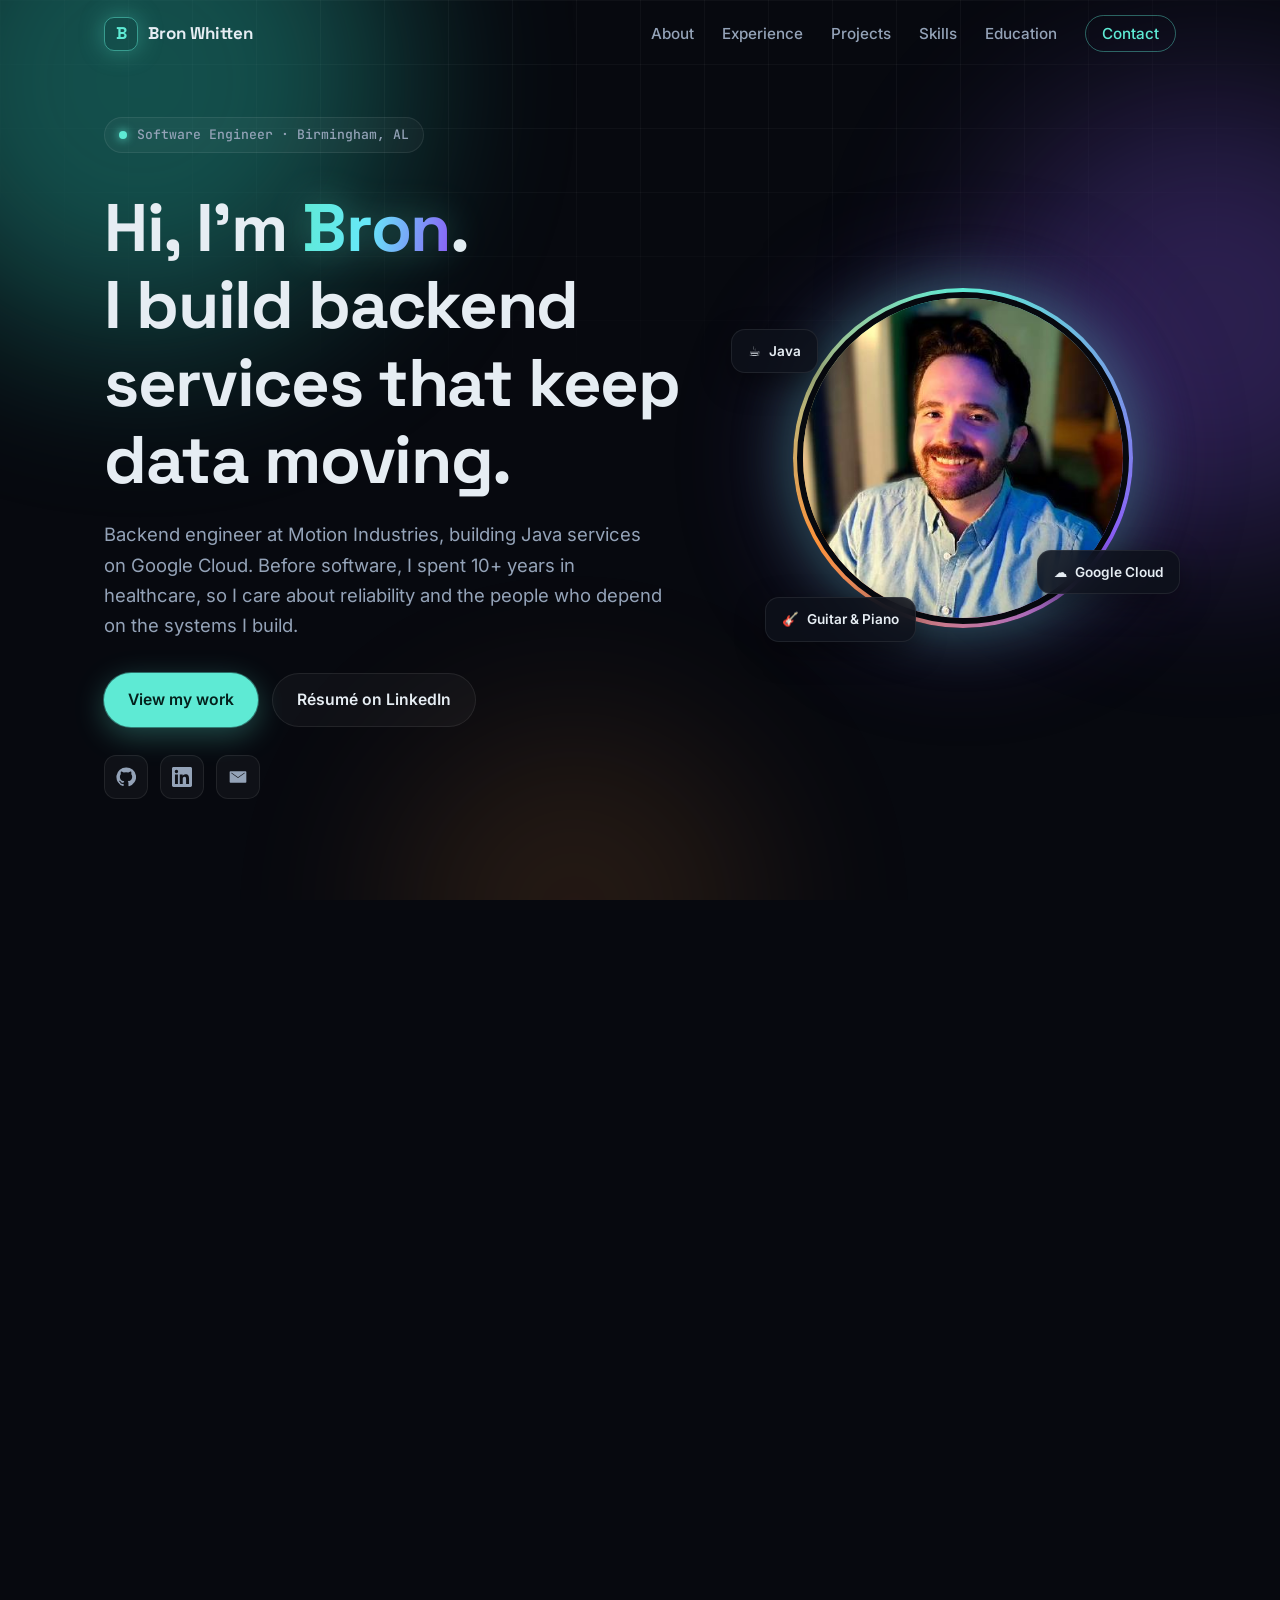
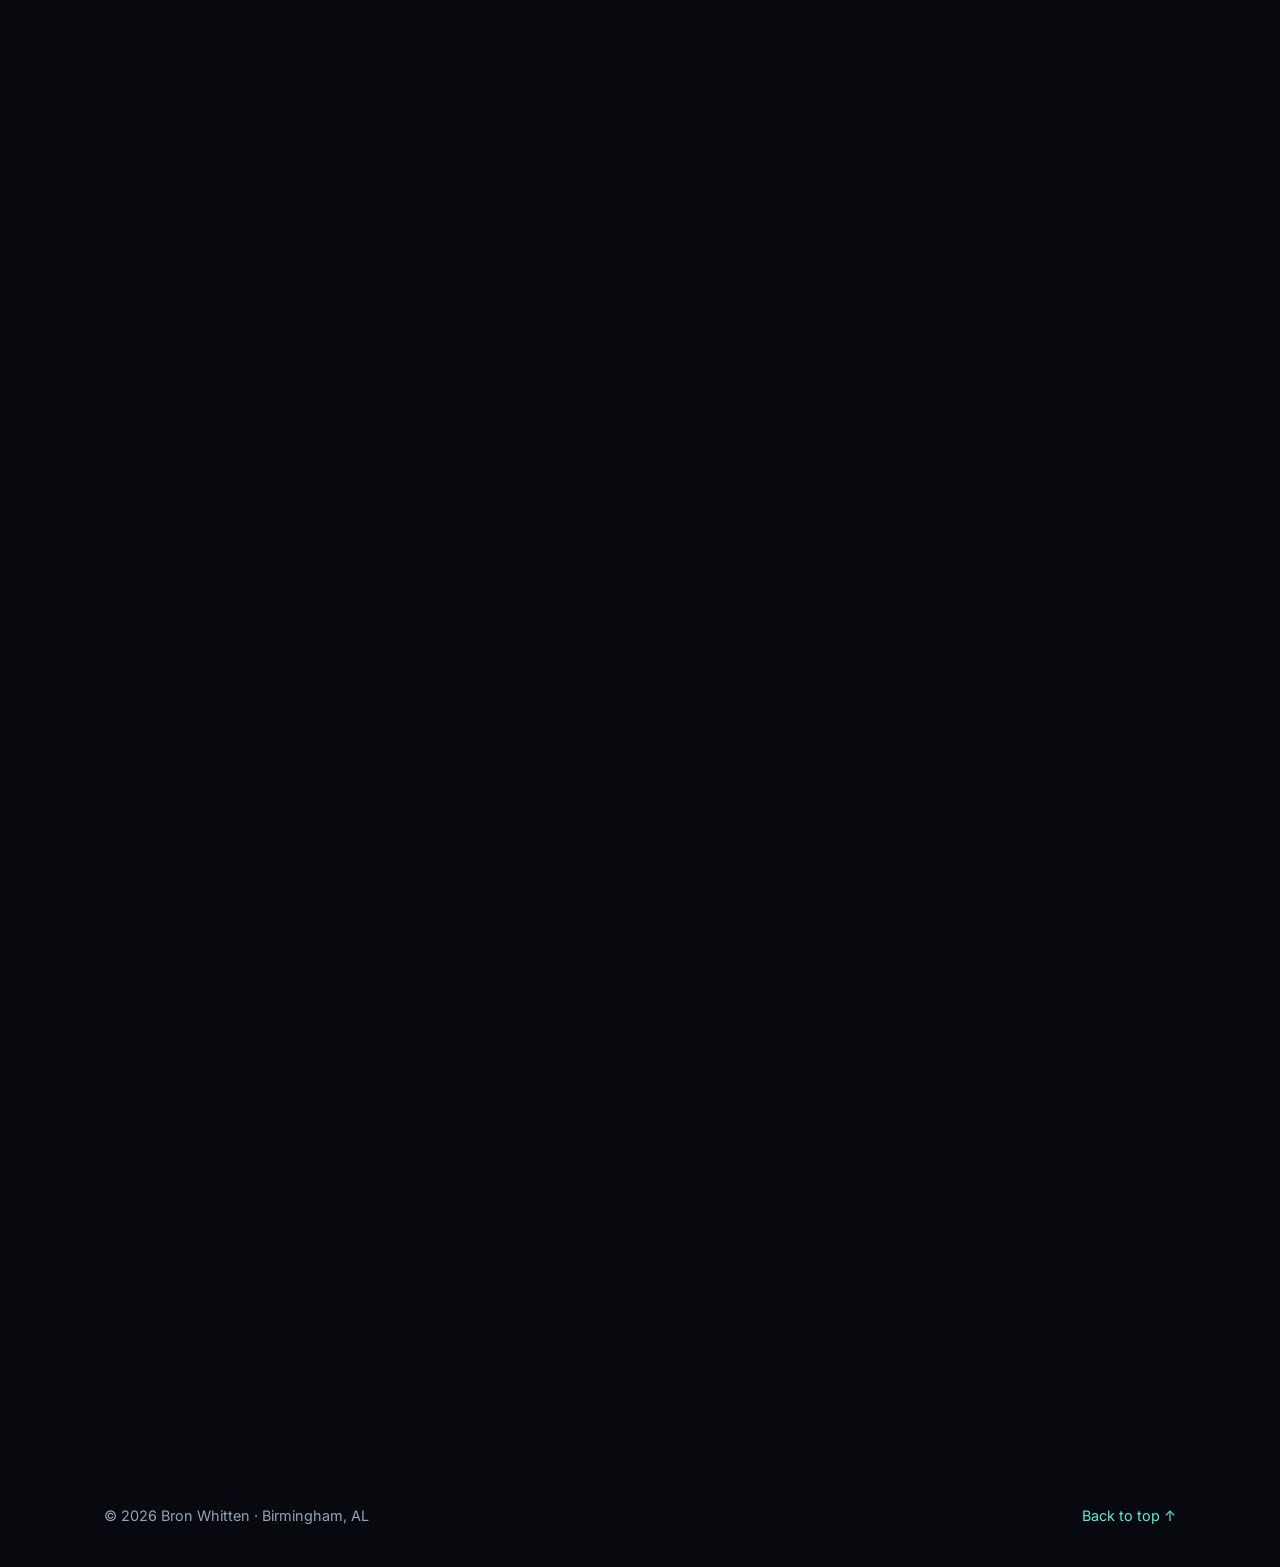
==== index.html @ fa789c18 "feat: expand degree and certification cards with documents" ====
<!DOCTYPE html>
<html lang="en">
<head>
    <meta charset="UTF-8">
    <meta name="viewport" content="width=device-width, initial-scale=1.0">
    <!-- Security: only load scripts, styles, fonts and images from this site -->
    <meta http-equiv="Content-Security-Policy" content="default-src 'self'; script-src 'self'; style-src 'self'; font-src 'self'; img-src 'self' data:; connect-src 'self'; object-src 'none'; base-uri 'self'; form-action 'none'; upgrade-insecure-requests">
    <meta name="referrer" content="strict-origin-when-cross-origin">
    <title>Bron Whitten | Software Engineer</title>
    <meta name="description" content="Bron Whitten is a backend software engineer in Birmingham, AL, building Java services on Google Cloud. Projects, experience and contact info.">
    <meta name="theme-color" content="#07090f">
    <link rel="canonical" href="https://bronsportfolio.com/">

    <!-- Link previews (LinkedIn, Slack, texts) -->
    <meta property="og:type" content="website">
    <meta property="og:title" content="Bron Whitten | Software Engineer">
    <meta property="og:description" content="Backend software engineer building Java services on Google Cloud.">
    <meta property="og:url" content="https://bronsportfolio.com/">
    <meta property="og:image" content="https://bronsportfolio.com/images/profile.png">

    <link rel="icon" href="data:image/svg+xml,<svg xmlns='http://www.w3.org/2000/svg' viewBox='0 0 64 64'><rect width='64' height='64' rx='14' fill='%2307090f'/><text x='50%25' y='54%25' text-anchor='middle' dominant-baseline='middle' font-family='Arial' font-weight='700' font-size='38' fill='%235eead4'>B</text></svg>">

    <link rel="preload" href="fonts/inter-latin.woff2" as="font" type="font/woff2" crossorigin>
    <link rel="preload" href="fonts/space-grotesk-latin.woff2" as="font" type="font/woff2" crossorigin>
    <link rel="stylesheet" href="styles.css?v=8">
</head>
<body>
    <a class="skip-link" href="#main">Skip to content</a>

    <!-- Animated background glow -->
    <div class="bg" aria-hidden="true">
        <div class="bg__grid"></div>
        <div class="bg__blob bg__blob--1"></div>
        <div class="bg__blob bg__blob--2"></div>
        <div class="bg__blob bg__blob--3"></div>
    </div>

    <header class="nav" id="top">
        <div class="nav__inner container">
            <a class="nav__logo" href="#top">
                <span class="nav__logo-mark" aria-hidden="true">B</span><span class="nav__logo-text">Bron Whitten</span>
            </a>
            <button class="nav__toggle" aria-expanded="false" aria-controls="nav-links" aria-label="Open menu">
                <span></span><span></span>
            </button>
            <nav aria-label="Main">
                <ul class="nav__links" id="nav-links">
                    <li><a href="#about">About</a></li>
                    <li><a href="#experience">Experience</a></li>
                    <li><a href="#projects">Projects</a></li>
                    <li><a href="#skills">Skills</a></li>
                    <li><a href="#education">Education</a></li>
                    <li><a class="nav__cta" href="#contact">Contact</a></li>
                </ul>
            </nav>
        </div>
    </header>

    <main id="main">
        <!-- Hero -->
        <section class="hero container">
            <div class="hero__text">
                <p class="eyebrow reveal"><span class="status-dot"></span>Software Engineer · Birmingham, AL</p>
                <h1 class="hero__title reveal">
                    Hi, I'm <span class="gradient-text">Bron</span>.<br>
                    I build backend services that keep data moving.
                </h1>
                <p class="hero__lead reveal">
                    Backend engineer at Motion Industries, building Java services on Google Cloud.
                    Before software, I spent 10+ years in healthcare, so I care about
                    reliability and the people who depend on the systems I build.
                </p>
                <div class="hero__actions reveal">
                    <a class="btn btn--primary" href="#projects">View my work</a>
                    <a class="btn btn--ghost" href="https://www.linkedin.com/in/bron-whitten" target="_blank" rel="noopener">Résumé on LinkedIn</a>
                </div>
                <ul class="socials reveal" aria-label="Profiles">
                    <li><a href="https://github.com/Bron222" target="_blank" rel="noopener" aria-label="GitHub">
                        <svg viewBox="0 0 24 24" aria-hidden="true"><path d="M12 .5a11.5 11.5 0 0 0-3.64 22.41c.58.1.79-.25.79-.56v-2c-3.2.7-3.88-1.37-3.88-1.37-.53-1.33-1.28-1.69-1.28-1.69-1.05-.71.08-.7.08-.7 1.16.08 1.77 1.19 1.77 1.19 1.03 1.77 2.7 1.26 3.36.96.1-.75.4-1.26.73-1.55-2.55-.29-5.24-1.28-5.24-5.68 0-1.25.45-2.28 1.19-3.08-.12-.29-.52-1.46.11-3.05 0 0 .97-.31 3.17 1.18a11 11 0 0 1 5.78 0c2.2-1.49 3.17-1.18 3.17-1.18.63 1.59.23 2.76.11 3.05.74.8 1.19 1.83 1.19 3.08 0 4.41-2.69 5.39-5.25 5.67.41.36.78 1.06.78 2.14v3.17c0 .31.21.67.8.56A11.5 11.5 0 0 0 12 .5Z"/></svg>
                    </a></li>
                    <li><a href="https://www.linkedin.com/in/bron-whitten" target="_blank" rel="noopener" aria-label="LinkedIn">
                        <svg viewBox="0 0 24 24" aria-hidden="true"><path d="M20.45 20.45h-3.56v-5.57c0-1.33-.02-3.04-1.85-3.04-1.85 0-2.14 1.45-2.14 2.94v5.67H9.35V9h3.41v1.56h.05c.48-.9 1.64-1.85 3.37-1.85 3.6 0 4.27 2.37 4.27 5.46v6.28ZM5.34 7.43a2.06 2.06 0 1 1 0-4.13 2.06 2.06 0 0 1 0 4.13ZM7.12 20.45H3.56V9h3.56v11.45ZM22.22 0H1.77C.79 0 0 .77 0 1.73v20.54C0 23.23.79 24 1.77 24h20.45c.98 0 1.78-.77 1.78-1.73V1.73C24 .77 23.2 0 22.22 0Z"/></svg>
                    </a></li>
                    <li><a class="js-email" href="#contact" aria-label="Email">
                        <svg viewBox="0 0 24 24" aria-hidden="true"><path d="M3 5h18a1 1 0 0 1 1 1v12a1 1 0 0 1-1 1H3a1 1 0 0 1-1-1V6a1 1 0 0 1 1-1Zm9 7.2L4.4 7H4v.6l8 5.5 8-5.5V7h-.4L12 12.2Z"/></svg>
                    </a></li>
                </ul>
            </div>

            <div class="hero__photo reveal">
                <div class="avatar">
                    <img src="images/profile.png" alt="Portrait of Bron Whitten" width="400" height="400">
                </div>
                <div class="hero__badge hero__badge--1"><span>☕</span> Java</div>
                <div class="hero__badge hero__badge--2"><span>☁️</span> Google Cloud</div>
                <div class="hero__badge hero__badge--3"><span>🎸</span> Guitar &amp; Piano</div>
            </div>
        </section>

        <!-- About -->
        <section id="about" class="section container">
            <div class="section__head reveal">
                <p class="section__kicker">01 · About</p>
                <h2>From patient care to production code</h2>
            </div>
            <div class="about">
                <div class="about__text reveal">
                    <p>
                        I'm a Software Engineer at <strong>Motion Industries</strong> in Birmingham, AL. I build backend
                        services for the Finance and HR side of the business: Java services on Google Cloud that
                        move and transform data reliably between systems.
                    </p>
                    <p>
                        I came to software after more than ten years in healthcare. That work taught me to stay calm
                        under pressure, care about the details, and remember that every system has real people
                        depending on it. I hold an AAS in Computer Science (Programming), and I'm always building
                        something on the side to keep learning.
                    </p>
                    <p>
                        Away from the keyboard, I'm usually at a different one: I love playing music,
                        especially <strong>guitar</strong> and <strong>piano</strong>.
                    </p>
                </div>
                <ul class="stats reveal">
                    <li class="card stat"><span class="stat__num">10+</span><span class="stat__label">years in healthcare</span></li>
                    <li class="card stat stat--expand">
                        <details>
                            <summary class="stat__summary">
                                <span class="stat__num">2</span><span class="stat__label">AAS degrees</span>
                                <span class="stat__chevron" aria-hidden="true">▾</span>
                            </summary>
                            <ul class="stat__list">
                                <li>
                                    <a href="credentials/aas-computer-science-programming.pdf" target="_blank" rel="noopener">AAS, Computer Science (Programming)</a>
                                    <span class="stat__meta">Cum Laude · Wallace State Community College · 2025</span>
                                </li>
                                <li>
                                    AAS, Occupational Therapy Assistant
                                    <span class="stat__meta">Wallace State Community College · 2015</span>
                                </li>
                            </ul>
                        </details>
                    </li>
                    <li class="card stat stat--expand">
                        <details>
                            <summary class="stat__summary">
                                <span class="stat__num">7</span><span class="stat__label">tech certifications</span>
                                <span class="stat__chevron" aria-hidden="true">▾</span>
                            </summary>
                            <ul class="stat__list">
                                <li><a href="credentials/aws-cloud-practitioner-essentials.pdf" target="_blank" rel="noopener">AWS Cloud Practitioner Essentials</a><span class="stat__meta">2025</span></li>
                                <li><a href="credentials/ic3-digital-literacy-master.pdf" target="_blank" rel="noopener">IC3 Digital Literacy Master</a><span class="stat__meta">Certiport · 2024</span></li>
                                <li><a href="credentials/testout-pc-pro.jpg" target="_blank" rel="noopener">PC Pro</a><span class="stat__meta">TestOut / CompTIA · 2024</span></li>
                                <li><a href="credentials/testout-linux-pro.jpg" target="_blank" rel="noopener">Linux Pro</a><span class="stat__meta">TestOut / CompTIA · 2024</span></li>
                                <li><a href="credentials/testout-it-fundamentals-pro.jpg" target="_blank" rel="noopener">IT Fundamentals Pro</a><span class="stat__meta">TestOut / CompTIA · 2023</span></li>
                                <li>Short Term Certificate in Programming<span class="stat__meta">Wallace State Community College</span></li>
                                <li>Short Term Certificate in Information Technology<span class="stat__meta">Wallace State Community College</span></li>
                            </ul>
                            <a class="link-arrow stat__more" href="https://www.linkedin.com/in/bron-whitten/details/certifications/" target="_blank" rel="noopener">All credentials on LinkedIn <span aria-hidden="true">→</span></a>
                        </details>
                    </li>
                </ul>
            </div>
        </section>

        <!-- Experience -->
        <section id="experience" class="section container">
            <div class="section__head reveal">
                <p class="section__kicker">02 · Experience</p>
                <h2>Where I work</h2>
            </div>
            <article class="card job reveal">
                <div class="job__head">
                    <div>
                        <h3>Software Engineer I</h3>
                        <p class="job__org">Motion Industries · Finance &amp; HR backend</p>
                    </div>
                    <span class="pill pill--live">Current</span>
                </div>
                <ul class="job__list">
                    <li>Build and maintain Java services with Quarkus, running on Google Cloud Run</li>
                    <li>Develop and test REST API endpoints</li>
                    <li>Move data between systems with Pub/Sub messaging and data pipelines</li>
                    <li>Support database migrations and work with Microsoft SQL Server, Cloud Storage and Secret Manager</li>
                    <li>Ship through CI/CD pipelines in an Agile team using Azure DevOps and Git/GitHub</li>
                </ul>
                <ul class="tags" aria-label="Technologies">
                    <li>Java</li><li>Quarkus</li><li>Cloud Run</li><li>Pub/Sub</li><li>SQL Server</li><li>Azure DevOps</li>
                </ul>
            </article>
            <p class="job__divider reveal">Before software: 10+ years in healthcare</p>
            <article class="card job job--past reveal">
                <div class="job__head">
                    <div>
                        <h3>Clinical Marketing Liaison</h3>
                        <p class="job__org">Encompass Health · Birmingham, AL</p>
                    </div>
                    <span class="pill pill--past">2025 – 2026</span>
                </div>
                <ul class="job__list job__list--last">
                    <li>Analyzed CRM and referral data in Excel to support reporting and decisions</li>
                    <li>Worked with cross-functional teams to improve workflows and how systems were used</li>
                    <li>Handled sensitive data in line with HIPAA security standards</li>
                </ul>
            </article>
            <article class="card job job--past reveal">
                <div class="job__head">
                    <div>
                        <h3>Certified Occupational Therapy Assistant</h3>
                        <p class="job__org">Encompass Health and other providers · Alabama &amp; Tennessee</p>
                    </div>
                    <span class="pill pill--past">2015 – 2025</span>
                </div>
                <ul class="job__list">
                    <li>Trained staff on EMR software and troubleshot technical issues</li>
                    <li>Turned technical workflows into clear, user-friendly processes</li>
                    <li>Helped write documentation and standardize processes across teams</li>
                </ul>
                <p class="job__summary">
                    Years of patient care built the habits I bring to engineering: clear communication,
                    careful documentation, and calm problem-solving when something goes wrong.
                </p>
            </article>
        </section>

        <!-- Projects -->
        <section id="projects" class="section container">
            <div class="section__head reveal">
                <p class="section__kicker">03 · Projects</p>
                <h2>Things I've built</h2>
            </div>
            <p class="projects__group projects__group--first reveal">Ongoing</p>
            <div class="projects">
                <article class="card project project--featured reveal">
                    <div class="project__media project__media--phone">
                        <img src="images/projects/todolu.png" alt="Todolu's Today screen showing a task list" width="540" height="1200" loading="lazy">
                    </div>
                    <div class="project__body">
                        <p class="project__label">Mobile app · In development</p>
                        <h3>Todolu</h3>
                        <p>
                            A Flutter task manager for Android and iOS for planning today and the week ahead.
                            Tasks can be due on a set day or "sometime this week," repeat, and send reminders.
                            Everything is stored on the device. (Formerly TaskApp.)
                        </p>
                        <ul class="tags"><li>Flutter</li><li>Dart</li><li>Android</li><li>iOS</li></ul>
                        <a class="link-arrow" href="https://github.com/Bron222/TaskApp-showcase" target="_blank" rel="noopener">View showcase <span aria-hidden="true">→</span></a>
                    </div>
                </article>

                <article class="card project project--featured reveal">
                    <div class="project__media project__media--weather" aria-hidden="true">
                        <div class="weather">
                            <div class="weather__sun"></div>
                            <div class="weather__cloud"></div>
                            <p class="weather__temp">72°</p>
                            <p class="weather__city">Birmingham, AL</p>
                        </div>
                    </div>
                    <div class="project__body">
                        <p class="project__label">Full-stack web app · In development</p>
                        <h3>WeatherWebApp</h3>
                        <p>
                            A full-stack weather app built to practice the professional stack end to end:
                            a Spring Boot REST API, PostgreSQL with Flyway migrations, a React front end,
                            Docker, and CI with GitHub Actions.
                        </p>
                        <ul class="tags"><li>Java</li><li>Spring Boot</li><li>React</li><li>PostgreSQL</li><li>Docker</li></ul>
                        <a class="link-arrow" href="https://github.com/Bron222/WeatherWebApp" target="_blank" rel="noopener">View on GitHub <span aria-hidden="true">→</span></a>
                    </div>
                </article>
            </div>

            <p class="projects__group reveal">Completed</p>
            <div class="projects projects--3">
                <article class="card project reveal">
                    <div class="project__media">
                        <img src="images/projects/ims.jpg" alt="Inventory Management System showing a stock table" width="1200" height="641" loading="lazy">
                    </div>
                    <div class="project__body">
                        <p class="project__label">Desktop app</p>
                        <h3>Inventory Management System</h3>
                        <p>
                            A Java Swing desktop app for managing products, sales, purchases and suppliers,
                            with reporting, backed by a MySQL database on AWS RDS. Built with object-oriented,
                            modular design and tested and debugged for reliability.
                        </p>
                        <ul class="tags"><li>Java</li><li>Swing</li><li>MySQL</li><li>AWS RDS</li><li>Maven</li></ul>
                        <a class="link-arrow" href="https://github.com/Bron222/InventoryManagementSystem" target="_blank" rel="noopener">View on GitHub <span aria-hidden="true">→</span></a>
                    </div>
                </article>

                <article class="card project reveal">
                    <div class="project__media">
                        <img src="images/projects/menuapp.jpg" alt="Menu App order and checkout windows" width="1200" height="748" loading="lazy">
                    </div>
                    <div class="project__body">
                        <p class="project__label">Desktop app</p>
                        <h3>Menu App</h3>
                        <p>
                            A Python ordering app with a Tkinter interface. It handles multiple orders,
                            calculates tax, and saves a detailed receipt to a file.
                        </p>
                        <ul class="tags"><li>Python</li><li>Tkinter</li></ul>
                        <a class="link-arrow" href="https://github.com/Bron222/MenuApp" target="_blank" rel="noopener">View on GitHub <span aria-hidden="true">→</span></a>
                    </div>
                </article>

                <article class="card project reveal">
                    <div class="project__media">
                        <img src="images/projects/tictactoe.png" alt="Tic-Tac-Toe game board in a console window" width="1040" height="650" loading="lazy">
                    </div>
                    <div class="project__body">
                        <p class="project__label">Console game</p>
                        <h3>Tic-Tac-Toe</h3>
                        <p>
                            A C++ console game where you play against the computer. It stores the board
                            in a 2-D array and validates every move so bad input can't crash it.
                        </p>
                        <ul class="tags"><li>C++</li><li>Console</li></ul>
                        <a class="link-arrow" href="https://github.com/Bron222/TicTacToe" target="_blank" rel="noopener">View on GitHub <span aria-hidden="true">→</span></a>
                    </div>
                </article>
            </div>
        </section>

        <!-- Skills -->
        <section id="skills" class="section container">
            <div class="section__head reveal">
                <p class="section__kicker">04 · Skills</p>
                <h2>What I work with</h2>
            </div>
            <div class="skills">
                <div class="card skill-group skill-group--pro reveal">
                    <h3>Use professionally</h3>
                    <ul class="tags tags--lg">
                        <li>Java</li><li>Quarkus</li><li>REST APIs</li><li>API testing</li>
                        <li>Google Cloud Run</li><li>Pub/Sub</li><li>Cloud Storage</li><li>Secret Manager</li>
                        <li>Microsoft SQL Server</li><li>Database migrations</li><li>CI/CD</li>
                        <li>Azure DevOps</li><li>Git/GitHub</li><li>PowerShell</li><li>Claude Code</li><li>Agile</li>
                    </ul>
                </div>
                <div class="card skill-group reveal">
                    <h3>Learned through school</h3>
                    <ul class="tags tags--lg">
                        <li>Python</li><li>C++</li><li>HTML/CSS</li><li>SQL</li>
                        <li>Database management</li><li>MySQL</li><li>AWS RDS</li><li>Linux</li>
                    </ul>
                </div>
                <div class="card skill-group reveal">
                    <h3>Exploring in side projects</h3>
                    <ul class="tags tags--lg">
                        <li>JavaScript</li><li>React</li><li>Spring Boot</li><li>PostgreSQL</li><li>Flutter/Dart</li>
                    </ul>
                </div>
            </div>
        </section>

        <!-- Education -->
        <section id="education" class="section container">
            <div class="section__head reveal">
                <p class="section__kicker">05 · Education</p>
                <h2>Degrees &amp; certifications</h2>
            </div>
            <div class="edu">
                <div class="card reveal">
                    <h3>Degrees</h3>
                    <ul class="checklist">
                        <li>AAS, Computer Science (Programming)<span class="checklist__meta">Cum Laude · Wallace State Community College · 2025</span></li>
                        <li>AAS, Occupational Therapy Assistant<span class="checklist__meta">Wallace State Community College · 2015</span></li>
                    </ul>
                </div>
                <div class="card reveal">
                    <h3>Certifications</h3>
                    <ul class="checklist">
                        <li>AWS Cloud Practitioner Essentials</li>
                        <li>IC3 Digital Literacy Master Certification</li>
                        <li>Short Term Certificate in Information Technology</li>
                        <li>Short Term Certificate in Programming</li>
                        <li>Linux Pro (TestOut/CompTIA)</li>
                        <li>PC Pro (TestOut/CompTIA)</li>
                        <li>IT Fundamentals Pro (TestOut/CompTIA)</li>
                    </ul>
                    <a class="link-arrow" href="https://www.linkedin.com/in/bron-whitten/details/certifications/" target="_blank" rel="noopener">View credentials on LinkedIn <span aria-hidden="true">→</span></a>
                </div>
            </div>
        </section>

        <!-- Contact -->
        <section id="contact" class="section container">
            <div class="card contact reveal">
                <p class="section__kicker">06 · Contact</p>
                <h2>Let's connect</h2>
                <p>Thanks for visiting! The best way to reach me is email or LinkedIn.</p>
                <p class="contact__email"><a class="js-email js-email-text" href="#contact">bronwhitten [at] gmail [dot] com</a></p>
                <div class="hero__actions">
                    <a class="btn btn--primary js-email" href="https://www.linkedin.com/in/bron-whitten">Email me</a>
                    <a class="btn btn--ghost" href="https://www.linkedin.com/in/bron-whitten" target="_blank" rel="noopener">LinkedIn &amp; résumé</a>
                    <a class="btn btn--ghost" href="https://github.com/Bron222" target="_blank" rel="noopener">GitHub</a>
                </div>
            </div>
        </section>
    </main>

    <footer class="footer container">
        <p>&copy; <span id="year">2026</span> Bron Whitten · Birmingham, AL</p>
        <a href="#top">Back to top ↑</a>
    </footer>

    <script src="script.js?v=4"></script>
</body>
</html>
---- styles.css ----
/* ==========================================================
   Fonts (hosted with the site; licenses in fonts/LICENSE.txt)
   ========================================================== */
@font-face {
    font-family: "Inter";
    font-style: normal;
    font-weight: 400 600;
    font-display: swap;
    src: url("fonts/inter-latin.woff2") format("woff2");
    unicode-range: U+0000-00FF, U+0131, U+0152-0153, U+02BB-02BC, U+02C6, U+02DA, U+02DC, U+0304, U+0308, U+0329, U+2000-206F, U+20AC, U+2122, U+2191, U+2193, U+2212, U+2215, U+FEFF, U+FFFD;
}

@font-face {
    font-family: "Space Grotesk";
    font-style: normal;
    font-weight: 500 700;
    font-display: swap;
    src: url("fonts/space-grotesk-latin.woff2") format("woff2");
    unicode-range: U+0000-00FF, U+0131, U+0152-0153, U+02BB-02BC, U+02C6, U+02DA, U+02DC, U+0304, U+0308, U+0329, U+2000-206F, U+20AC, U+2122, U+2191, U+2193, U+2212, U+2215, U+FEFF, U+FFFD;
}

@font-face {
    font-family: "JetBrains Mono";
    font-style: normal;
    font-weight: 500;
    font-display: swap;
    src: url("fonts/jetbrains-mono-latin.woff2") format("woff2");
    unicode-range: U+0000-00FF, U+0131, U+0152-0153, U+02BB-02BC, U+02C6, U+02DA, U+02DC, U+0304, U+0308, U+0329, U+2000-206F, U+20AC, U+2122, U+2191, U+2193, U+2212, U+2215, U+FEFF, U+FFFD;
}

/* ==========================================================
   Theme: dark, professional, with neon accents
   ========================================================== */
:root {
    --bg: #07090f;
    --surface: rgba(255, 255, 255, 0.035);
    --surface-hover: rgba(255, 255, 255, 0.06);
    --border: rgba(255, 255, 255, 0.08);
    --text: #e6edf3;
    --muted: #94a3b8;
    --accent: #5eead4;        /* neon aquamarine */
    --accent-strong: #2dd4bf;
    --accent-2: #fb923c;      /* neon orange highlight */
    --violet: #8b5cf6;
    --glow: 0 0 24px rgba(94, 234, 212, 0.35);

    --font-body: "Inter", system-ui, -apple-system, "Segoe UI", sans-serif;
    --font-display: "Space Grotesk", "Inter", system-ui, sans-serif;
    --font-mono: "JetBrains Mono", ui-monospace, Consolas, monospace;

    --radius: 18px;
    --max-width: 1120px;
    --nav-height: 68px;
}

*,
*::before,
*::after {
    box-sizing: border-box;
}

html {
    scroll-behavior: smooth;
    scroll-padding-top: calc(var(--nav-height) + 16px);
}

body {
    margin: 0;
    background: var(--bg);
    color: var(--text);
    font-family: var(--font-body);
    font-size: 1.0625rem;
    line-height: 1.65;
    -webkit-font-smoothing: antialiased;
    overflow-x: hidden;
}

img {
    max-width: 100%;
    display: block;
}

a {
    color: var(--accent);
    text-decoration: none;
    transition: color 0.2s;
}

a:hover {
    color: #fff;
}

:focus-visible {
    outline: 2px solid var(--accent);
    outline-offset: 3px;
    border-radius: 6px;
}

h1, h2, h3 {
    font-family: var(--font-display);
    line-height: 1.15;
    margin: 0 0 0.5em;
    letter-spacing: -0.02em;
}

h2 {
    font-size: clamp(1.9rem, 4vw, 2.75rem);
}

h3 {
    font-size: 1.3rem;
}

p {
    margin: 0 0 1em;
}

ul {
    margin: 0;
    padding: 0;
    list-style: none;
}

.container {
    width: 100%;
    max-width: var(--max-width);
    margin: 0 auto;
    padding: 0 24px;
}

.skip-link {
    position: absolute;
    left: 16px;
    top: -60px;
    z-index: 100;
    padding: 10px 16px;
    background: var(--accent);
    color: var(--bg);
    border-radius: 8px;
    font-weight: 600;
}

.skip-link:focus {
    top: 16px;
}

.gradient-text {
    background: linear-gradient(100deg, var(--accent) 0%, #67e8f9 45%, var(--violet) 100%);
    -webkit-background-clip: text;
    background-clip: text;
    color: transparent;
    filter: drop-shadow(0 0 18px rgba(94, 234, 212, 0.35));
}

/* ==========================================================
   Animated background
   ========================================================== */
.bg {
    position: fixed;
    inset: 0;
    z-index: -1;
    overflow: hidden;
    pointer-events: none;
}

.bg__grid {
    position: absolute;
    inset: 0;
    background-image:
        linear-gradient(rgba(255, 255, 255, 0.035) 1px, transparent 1px),
        linear-gradient(90deg, rgba(255, 255, 255, 0.035) 1px, transparent 1px);
    background-size: 64px 64px;
    mask-image: radial-gradient(ellipse 80% 60% at 50% 0%, #000 30%, transparent 75%);
    -webkit-mask-image: radial-gradient(ellipse 80% 60% at 50% 0%, #000 30%, transparent 75%);
}

.bg__blob {
    position: absolute;
    border-radius: 50%;
    filter: blur(90px);
    opacity: 0.35;
    animation: drift 22s ease-in-out infinite alternate;
}

.bg__blob--1 {
    width: 520px;
    height: 520px;
    background: var(--accent-strong);
    top: -180px;
    left: -120px;
}

.bg__blob--2 {
    width: 460px;
    height: 460px;
    background: var(--violet);
    top: 10%;
    right: -160px;
    animation-duration: 28s;
    opacity: 0.28;
}

.bg__blob--3 {
    width: 380px;
    height: 380px;
    background: var(--accent-2);
    bottom: -200px;
    left: 30%;
    animation-duration: 34s;
    opacity: 0.12;
}

@keyframes drift {
    from { transform: translate(0, 0) scale(1); }
    to   { transform: translate(80px, 60px) scale(1.15); }
}

/* ==========================================================
   Navigation
   ========================================================== */
.nav {
    position: sticky;
    top: 0;
    z-index: 50;
    height: var(--nav-height);
    transition: background 0.3s, border-color 0.3s;
    border-bottom: 1px solid transparent;
}

.nav.is-scrolled {
    background: rgba(7, 9, 15, 0.72);
    backdrop-filter: blur(14px);
    -webkit-backdrop-filter: blur(14px);
    border-bottom-color: var(--border);
}

.nav__inner {
    height: 100%;
    display: flex;
    align-items: center;
    justify-content: space-between;
}

.nav__logo {
    display: flex;
    align-items: center;
    gap: 10px;
    color: var(--text);
    font-family: var(--font-display);
    font-weight: 700;
}

.nav__logo-mark {
    display: grid;
    place-items: center;
    width: 34px;
    height: 34px;
    border-radius: 10px;
    border: 1px solid rgba(94, 234, 212, 0.5);
    color: var(--accent);
    box-shadow: var(--glow);
}

.nav__links {
    display: flex;
    align-items: center;
    gap: 28px;
}

.nav__links a {
    color: var(--muted);
    font-size: 0.95rem;
    font-weight: 500;
}

.nav__links a:hover,
.nav__links a.is-active {
    color: var(--text);
}

.nav__links a.nav__cta {
    color: var(--accent);
    padding: 8px 16px;
    border: 1px solid rgba(94, 234, 212, 0.4);
    border-radius: 999px;
}

.nav__links a.nav__cta:hover {
    background: rgba(94, 234, 212, 0.1);
    box-shadow: var(--glow);
}

.nav__toggle {
    display: none;
    background: none;
    border: 0;
    padding: 10px;
    cursor: pointer;
}

.nav__toggle span {
    display: block;
    width: 22px;
    height: 2px;
    margin: 5px 0;
    background: var(--text);
    border-radius: 2px;
    transition: transform 0.3s;
}

.nav__toggle[aria-expanded="true"] span:first-child {
    transform: translateY(3.5px) rotate(45deg);
}

.nav__toggle[aria-expanded="true"] span:last-child {
    transform: translateY(-3.5px) rotate(-45deg);
}

/* ==========================================================
   Buttons, cards, tags
   ========================================================== */
.btn {
    display: inline-flex;
    align-items: center;
    justify-content: center;
    padding: 13px 24px;
    border-radius: 999px;
    font-weight: 600;
    font-size: 0.98rem;
    transition: transform 0.2s, box-shadow 0.2s, background 0.2s, color 0.2s;
}

.btn:hover {
    transform: translateY(-2px);
}

.btn--primary {
    background: var(--accent);
    color: #04201c;
    box-shadow: 0 0 0 1px rgba(94, 234, 212, 0.4), 0 8px 30px rgba(94, 234, 212, 0.3);
}

.btn--primary:hover {
    color: #04201c;
    box-shadow: 0 0 0 1px var(--accent), 0 10px 40px rgba(94, 234, 212, 0.5);
}

.btn--ghost {
    color: var(--text);
    border: 1px solid var(--border);
    background: var(--surface);
}

.btn--ghost:hover {
    border-color: rgba(94, 234, 212, 0.5);
    color: var(--text);
}

.card {
    position: relative;
    background: var(--surface);
    border: 1px solid var(--border);
    border-radius: var(--radius);
    padding: 28px;
    backdrop-filter: blur(6px);
    -webkit-backdrop-filter: blur(6px);
    overflow: hidden;
    transition: border-color 0.3s, transform 0.3s, background 0.3s;
}

/* Glow that follows the mouse (position set in script.js) */
.card::before {
    content: "";
    position: absolute;
    inset: 0;
    background: radial-gradient(400px circle at var(--mx, 50%) var(--my, 50%), rgba(94, 234, 212, 0.1), transparent 45%);
    opacity: 0;
    transition: opacity 0.3s;
    pointer-events: none;
}

.card:hover {
    border-color: rgba(94, 234, 212, 0.3);
}

.card:hover::before {
    opacity: 1;
}

.tags {
    display: flex;
    flex-wrap: wrap;
    gap: 8px;
}

.tags li {
    font-family: var(--font-mono);
    font-size: 0.75rem;
    color: var(--accent);
    padding: 4px 10px;
    border-radius: 999px;
    background: rgba(94, 234, 212, 0.08);
    border: 1px solid rgba(94, 234, 212, 0.18);
}

.tags--lg li {
    font-size: 0.82rem;
    padding: 6px 12px;
}

.pill {
    font-family: var(--font-mono);
    font-size: 0.75rem;
    padding: 4px 12px;
    border-radius: 999px;
    white-space: nowrap;
}

.pill--live {
    color: var(--accent);
    border: 1px solid rgba(94, 234, 212, 0.4);
}

.pill--past {
    color: var(--muted);
    border: 1px solid var(--border);
}

.link-arrow {
    display: inline-flex;
    gap: 6px;
    font-weight: 600;
}

.link-arrow span {
    transition: transform 0.2s;
}

.link-arrow:hover span {
    transform: translateX(4px);
}

/* ==========================================================
   Hero
   ========================================================== */
.hero {
    min-height: min(calc(100vh - var(--nav-height)), 820px);
    display: grid;
    grid-template-columns: 1.4fr 1fr;
    align-items: center;
    gap: 48px;
    padding-top: 40px;
    padding-bottom: 80px;
}

.eyebrow {
    display: inline-flex;
    align-items: center;
    gap: 10px;
    font-family: var(--font-mono);
    font-size: 0.82rem;
    color: var(--muted);
    padding: 6px 14px;
    border: 1px solid var(--border);
    border-radius: 999px;
    background: var(--surface);
}

.status-dot {
    width: 8px;
    height: 8px;
    border-radius: 50%;
    background: var(--accent);
    box-shadow: 0 0 10px var(--accent);
    animation: pulse 2.4s ease-in-out infinite;
}

@keyframes pulse {
    50% { opacity: 0.4; }
}

.hero__title {
    font-size: clamp(2.4rem, 5.5vw, 4.2rem);
    margin: 24px 0 20px;
}

.hero__lead {
    font-size: 1.15rem;
    color: var(--muted);
    max-width: 560px;
}

.hero__actions {
    display: flex;
    flex-wrap: wrap;
    gap: 14px;
    margin: 32px 0 28px;
}

.socials {
    display: flex;
    gap: 12px;
}

.socials a {
    display: grid;
    place-items: center;
    width: 44px;
    height: 44px;
    border-radius: 12px;
    border: 1px solid var(--border);
    background: var(--surface);
    color: var(--muted);
    transition: color 0.2s, border-color 0.2s, box-shadow 0.2s;
}

.socials a:hover {
    color: var(--accent);
    border-color: rgba(94, 234, 212, 0.5);
    box-shadow: var(--glow);
}

.socials svg {
    width: 20px;
    height: 20px;
    fill: currentColor;
}

.hero__photo {
    position: relative;
    justify-self: center;
}

.avatar {
    position: relative;
    width: min(340px, 70vw);
    aspect-ratio: 1;
    border-radius: 50%;
    padding: 4px;
    background: conic-gradient(from 0deg, var(--accent), var(--violet), var(--accent-2), var(--accent));
    animation: spin 10s linear infinite;
    box-shadow: 0 0 60px rgba(94, 234, 212, 0.35), 0 0 120px rgba(139, 92, 246, 0.25);
}

.avatar img {
    width: 100%;
    height: 100%;
    object-fit: cover;
    border-radius: 50%;
    border: 6px solid var(--bg);
    animation: spin 10s linear infinite reverse; /* keeps the photo upright */
}

@keyframes spin {
    to { transform: rotate(360deg); }
}

.hero__badge {
    position: absolute;
    display: flex;
    align-items: center;
    gap: 8px;
    font-size: 0.85rem;
    font-weight: 600;
    padding: 10px 16px;
    border-radius: 14px;
    background: rgba(13, 17, 27, 0.85);
    border: 1px solid var(--border);
    backdrop-filter: blur(10px);
    -webkit-backdrop-filter: blur(10px);
    box-shadow: 0 10px 30px rgba(0, 0, 0, 0.4);
    animation: float 6s ease-in-out infinite;
    white-space: nowrap;
}

.hero__badge--1 {
    top: 12%;
    left: -18%;
}

.hero__badge--2 {
    bottom: 10%;
    right: -14%;
    animation-delay: -3s;
}

.hero__badge--3 {
    bottom: -4%;
    left: -8%;
    animation-delay: -1.5s;
}

@keyframes float {
    50% { transform: translateY(-12px); }
}

/* ==========================================================
   Sections
   ========================================================== */
.section {
    padding-top: 96px;
    padding-bottom: 32px;
}

.section__head {
    margin-bottom: 40px;
}

.section__kicker {
    font-family: var(--font-mono);
    font-size: 0.85rem;
    color: var(--accent-2);
    margin-bottom: 10px;
}

/* About */
.about {
    display: grid;
    grid-template-columns: 1.6fr 1fr;
    gap: 40px;
    align-items: start;
}

.about__text p {
    color: var(--muted);
    font-size: 1.1rem;
}

.about__text strong {
    color: var(--text);
}

.stats {
    display: grid;
    gap: 14px;
}

.stat {
    display: flex;
    align-items: baseline;
    gap: 14px;
    padding: 20px 24px;
}

.stat__num {
    font-family: var(--font-display);
    font-size: 2.2rem;
    font-weight: 700;
    color: var(--accent);
    text-shadow: 0 0 20px rgba(94, 234, 212, 0.4);
}

.stat__label {
    color: var(--muted);
}

/* Stat cards that open to show a list */
.card.stat--expand {
    display: block;
    padding: 0;
}

.stat__summary {
    display: flex;
    align-items: baseline;
    gap: 14px;
    padding: 20px 24px;
    cursor: pointer;
    list-style: none;
    border-radius: var(--radius);
}

.stat__summary::-webkit-details-marker {
    display: none;
}

.stat__summary:hover .stat__label,
details[open] .stat__label {
    color: var(--text);
}

.stat__summary:focus-visible {
    outline: 2px solid var(--accent);
    outline-offset: 2px;
}

.stat__chevron {
    margin-left: auto;
    align-self: center;
    font-size: 1.3rem;
    line-height: 1;
    color: var(--accent);
    transition: transform 0.25s ease;
}

details[open] .stat__chevron {
    transform: rotate(180deg);
}

.stat__list {
    margin: 0 24px;
    padding: 4px 0 6px;
    border-top: 1px solid var(--border);
}

details[open] .stat__list,
details[open] .stat__more {
    animation: stat-open 0.3s ease;
}

.stat__list li {
    padding: 12px 0;
    color: #cbd5e1;
    border-bottom: 1px solid var(--border);
}

.stat__list li:last-child {
    border-bottom: 0;
}

.stat__list a {
    font-weight: 600;
}

.stat__meta {
    display: block;
    font-size: 0.85rem;
    color: var(--muted);
}

.stat__more {
    margin: 4px 24px 20px;
}

@keyframes stat-open {
    from { opacity: 0; transform: translateY(-6px); }
    to { opacity: 1; transform: none; }
}

/* Experience */
.job {
    margin-bottom: 18px;
    border-left: 3px solid var(--accent);
}

.job--past {
    border-left-color: var(--accent-2);
}

.job__head {
    display: flex;
    justify-content: space-between;
    align-items: flex-start;
    gap: 16px;
    margin-bottom: 16px;
}

.job__head h3 {
    margin-bottom: 4px;
}

.job__org {
    color: var(--muted);
    margin: 0;
}

.job__list {
    margin-bottom: 20px;
}

.job__list li {
    position: relative;
    padding-left: 22px;
    margin-bottom: 8px;
    color: #cbd5e1;
}

.job__list li::before {
    content: "▹";
    position: absolute;
    left: 0;
    color: var(--accent);
}

.job__list--last {
    margin-bottom: 0;
}

.job__summary {
    color: var(--muted);
    margin: 0;
}

.job__divider,
.projects__group {
    font-family: var(--font-mono);
    font-size: 0.8rem;
    letter-spacing: 0.06em;
    text-transform: uppercase;
    color: var(--muted);
    margin: 36px 0 14px;
}

/* Projects */
.projects {
    display: grid;
    grid-template-columns: repeat(2, 1fr);
    gap: 24px;
}

.projects--3 {
    grid-template-columns: repeat(3, 1fr);
}

.projects__group--first {
    margin-top: 0;
}

.project {
    display: flex;
    flex-direction: column;
    padding: 0;
}

.project:hover {
    transform: translateY(-6px);
}

.project__media {
    aspect-ratio: 16 / 10;
    overflow: hidden;
    border-bottom: 1px solid var(--border);
    background: #0d1220;
}

.project__media img {
    width: 100%;
    height: 100%;
    object-fit: cover;
    object-position: top left;
    transition: transform 0.6s;
}

.project:hover .project__media img {
    transform: scale(1.04);
}

/* Phone-style frame for the Todolu screenshot */
.project__media--phone {
    display: grid;
    place-items: center;
    padding-top: 28px;
    align-items: end;
    background:
        radial-gradient(circle at 50% 120%, rgba(139, 92, 246, 0.45), transparent 60%),
        radial-gradient(circle at 20% 0%, rgba(94, 234, 212, 0.25), transparent 50%),
        #0d1220;
}

.project__media--phone img {
    width: 46%;
    height: auto;
    border-radius: 22px 22px 0 0;
    border: 6px solid #1e2433;
    border-bottom: 0;
    box-shadow: 0 -10px 40px rgba(0, 0, 0, 0.5);
}

/* Illustrated weather card for WeatherWebApp */
.project__media--weather {
    display: grid;
    place-items: center;
    background:
        radial-gradient(circle at 70% 20%, rgba(251, 146, 60, 0.35), transparent 45%),
        linear-gradient(160deg, #0f2a44 0%, #0d1220 70%);
}

.weather {
    position: relative;
    width: 220px;
    padding: 70px 24px 20px;
    border-radius: 20px;
    background: rgba(255, 255, 255, 0.06);
    border: 1px solid rgba(255, 255, 255, 0.12);
    backdrop-filter: blur(8px);
    -webkit-backdrop-filter: blur(8px);
    text-align: center;
}

.weather__sun {
    position: absolute;
    top: -34px;
    left: 50%;
    width: 76px;
    height: 76px;
    margin-left: -38px;
    border-radius: 50%;
    background: radial-gradient(circle, #fed7aa, var(--accent-2));
    box-shadow: 0 0 50px rgba(251, 146, 60, 0.8);
    animation: float 7s ease-in-out infinite;
}

.weather__cloud {
    position: absolute;
    top: 10px;
    left: 58%;
    width: 70px;
    height: 24px;
    border-radius: 999px;
    background: #e2e8f0;
    box-shadow: -18px -10px 0 4px #e2e8f0;
    opacity: 0.9;
}

.weather__temp {
    font-family: var(--font-display);
    font-size: 3rem;
    font-weight: 700;
    margin: 0;
    line-height: 1;
}

.weather__city {
    color: var(--muted);
    font-size: 0.9rem;
    margin: 6px 0 0;
}

.project__body {
    display: flex;
    flex-direction: column;
    gap: 4px;
    padding: 26px 28px 28px;
    flex: 1;
}

.project__body p {
    color: var(--muted);
}

.project__body .tags {
    margin: 4px 0 20px;
}

.project__body .link-arrow {
    margin-top: auto;
}

.project__body .project__label {
    font-family: var(--font-mono);
    font-size: 0.78rem;
    color: var(--accent-2);
    margin: 0 0 4px;
}

/* Skills */
.skills {
    display: grid;
    grid-template-columns: 2fr 1fr 1fr;
    gap: 20px;
}

.skill-group h3 {
    font-size: 1.05rem;
    margin-bottom: 18px;
}

.skill-group--pro {
    border-color: rgba(94, 234, 212, 0.3);
    box-shadow: inset 0 0 40px rgba(94, 234, 212, 0.05);
}

.skill-group:not(.skill-group--pro) .tags li {
    color: #cbd5e1;
    background: rgba(255, 255, 255, 0.04);
    border-color: var(--border);
}

/* Education */
.edu {
    display: grid;
    grid-template-columns: 1fr 1.4fr;
    gap: 20px;
}

.checklist li {
    position: relative;
    padding-left: 28px;
    margin-bottom: 10px;
    color: #cbd5e1;
}

.checklist__meta {
    display: block;
    font-size: 0.85rem;
    color: var(--muted);
}

.checklist li::before {
    content: "✓";
    position: absolute;
    left: 0;
    color: var(--accent);
    font-weight: 700;
}

.edu .link-arrow {
    margin-top: 10px;
}

/* Contact */
.contact {
    text-align: center;
    padding: 64px 28px;
    background:
        radial-gradient(circle at 50% 0%, rgba(94, 234, 212, 0.15), transparent 60%),
        var(--surface);
}

.contact p {
    color: var(--muted);
}

.contact__email {
    font-family: var(--font-mono);
    font-size: 1.05rem;
    margin: -4px 0 28px;
}

.contact__email a {
    color: var(--accent);
    overflow-wrap: anywhere;
}

.contact .hero__actions {
    justify-content: center;
    margin-bottom: 0;
}

/* Footer */
.footer {
    display: flex;
    justify-content: space-between;
    flex-wrap: wrap;
    gap: 12px;
    padding-top: 64px;
    padding-bottom: 40px;
    color: var(--muted);
    font-size: 0.9rem;
}

.footer p {
    margin: 0;
}

/* ==========================================================
   Scroll-in animation (classes added by script.js)
   ========================================================== */
.js .reveal {
    opacity: 0;
    transform: translateY(24px);
    transition: opacity 0.7s ease, transform 0.7s ease;
}

.js .reveal.is-visible {
    opacity: 1;
    transform: none;
}

/* ==========================================================
   Responsive
   ========================================================== */
@media (max-width: 900px) {
    .hero {
        grid-template-columns: 1fr;
        text-align: left;
        min-height: auto;
        padding-top: 32px;
    }

    .hero__photo {
        order: -1;
        margin: 20px 0;
    }

    .avatar {
        width: min(240px, 60vw);
    }

    .hero__badge--1 { left: -30%; }
    .hero__badge--2 { right: -30%; }
    .hero__badge--3 { left: -24%; }

    .about,
    .edu,
    .skills,
    .projects {
        grid-template-columns: 1fr;
    }
}

@media (max-width: 760px) {
    .nav__toggle {
        display: block;
    }

    .nav__links {
        position: absolute;
        top: var(--nav-height);
        left: 0;
        right: 0;
        flex-direction: column;
        align-items: stretch;
        gap: 0;
        padding: 8px 16px 20px;
        background: rgba(7, 9, 15, 0.96);
        border-bottom: 1px solid var(--border);
        backdrop-filter: blur(14px);
        -webkit-backdrop-filter: blur(14px);
        display: none;
    }

    .nav__links.is-open {
        display: flex;
    }

    .nav__links a {
        display: block;
        padding: 12px 8px;
        font-size: 1.05rem;
    }

    .nav__links a.nav__cta {
        margin-top: 8px;
        text-align: center;
    }

    .nav {
        background: rgba(7, 9, 15, 0.85);
        backdrop-filter: blur(14px);
        -webkit-backdrop-filter: blur(14px);
    }
}

@media (max-width: 520px) {
    .container {
        padding: 0 16px;
    }

    .card {
        padding: 22px;
    }

    .project {
        padding: 0;
    }

    .hero__badge {
        font-size: 0.75rem;
        padding: 8px 12px;
    }

    .hero__badge--1 { left: -22%; }
    .hero__badge--2 { right: -22%; }
    .hero__badge--3 { left: -16%; }

    .job__head {
        flex-direction: column;
    }

    .section {
        padding-top: 72px;
    }
}

/* Respect "reduce motion" settings */
@media (prefers-reduced-motion: reduce) {
    *,
    *::before,
    *::after {
        animation: none !important;
        transition: none !important;
        scroll-behavior: auto !important;
    }

    .js .reveal {
        opacity: 1;
        transform: none;
    }
}
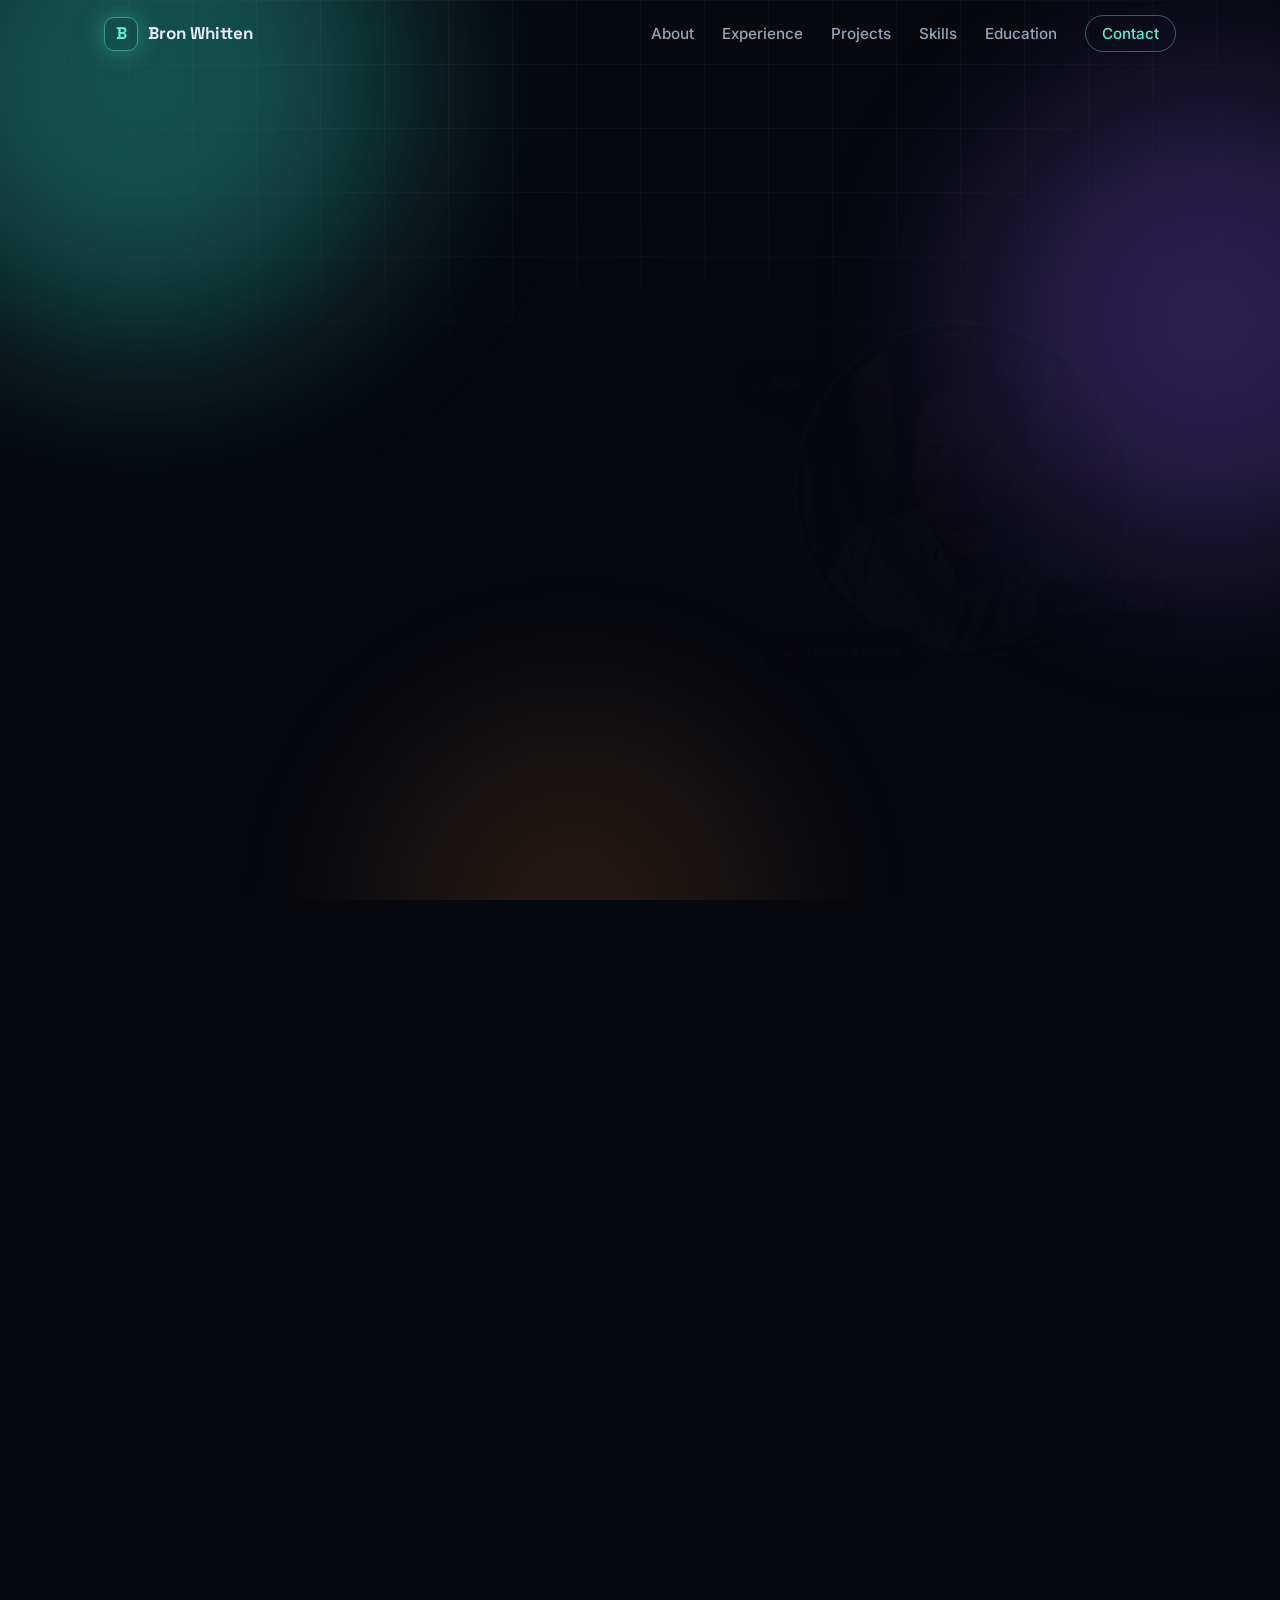
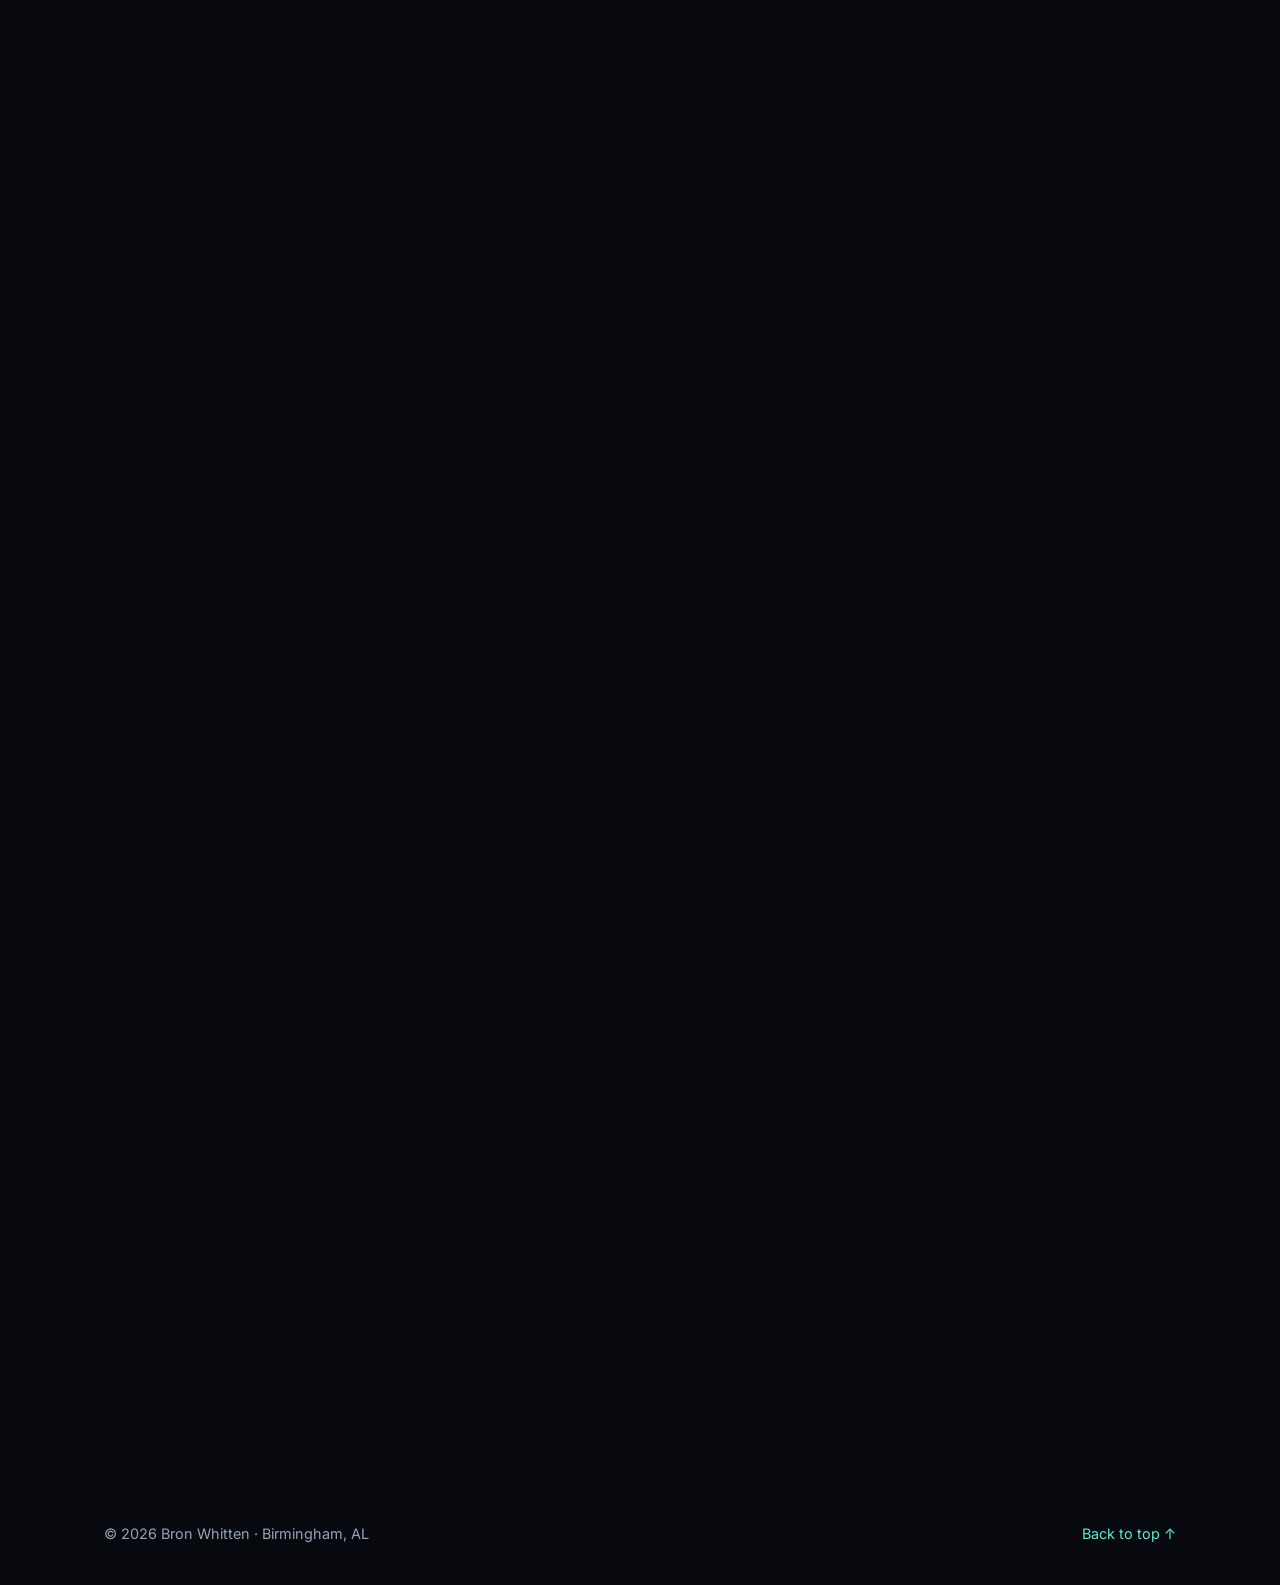
==== commit 146ffef3: "feat: add frontend, backend and cloud tagline to hero" ====
--- a/index.html
+++ b/index.html
@@ -22,7 +22,7 @@
 
     <link rel="preload" href="fonts/inter-latin.woff2" as="font" type="font/woff2" crossorigin>
     <link rel="preload" href="fonts/space-grotesk-latin.woff2" as="font" type="font/woff2" crossorigin>
-    <link rel="stylesheet" href="styles.css?v=8">
+    <link rel="stylesheet" href="styles.css?v=9">
 </head>
 <body>
     <a class="skip-link" href="#main">Skip to content</a>
@@ -70,6 +70,9 @@
                     Before software, I spent 10+ years in healthcare, so I care about
                     reliability and the people who depend on the systems I build.
                 </p>
+                <ul class="hero__focus reveal" aria-label="What I work on">
+                    <li>Frontend</li><li>Backend</li><li>Cloud Deployment</li>
+                </ul>
                 <div class="hero__actions reveal">
                     <a class="btn btn--primary" href="#projects">View my work</a>
                     <a class="btn btn--ghost" href="https://www.linkedin.com/in/bron-whitten" target="_blank" rel="noopener">Résumé on LinkedIn</a>
--- a/styles.css
+++ b/styles.css
@@ -490,6 +490,25 @@
     max-width: 560px;
 }
 
+.hero__focus {
+    display: flex;
+    flex-wrap: wrap;
+    align-items: center;
+    gap: 6px 0;
+    margin: -4px 0 28px;
+    font-family: var(--font-mono);
+    font-size: 0.85rem;
+    letter-spacing: 0.04em;
+    color: var(--text);
+}
+
+.hero__focus li + li::before {
+    content: "/";
+    margin: 0 12px;
+    color: var(--accent);
+    text-shadow: var(--glow);
+}
+
 .hero__actions {
     display: flex;
     flex-wrap: wrap;
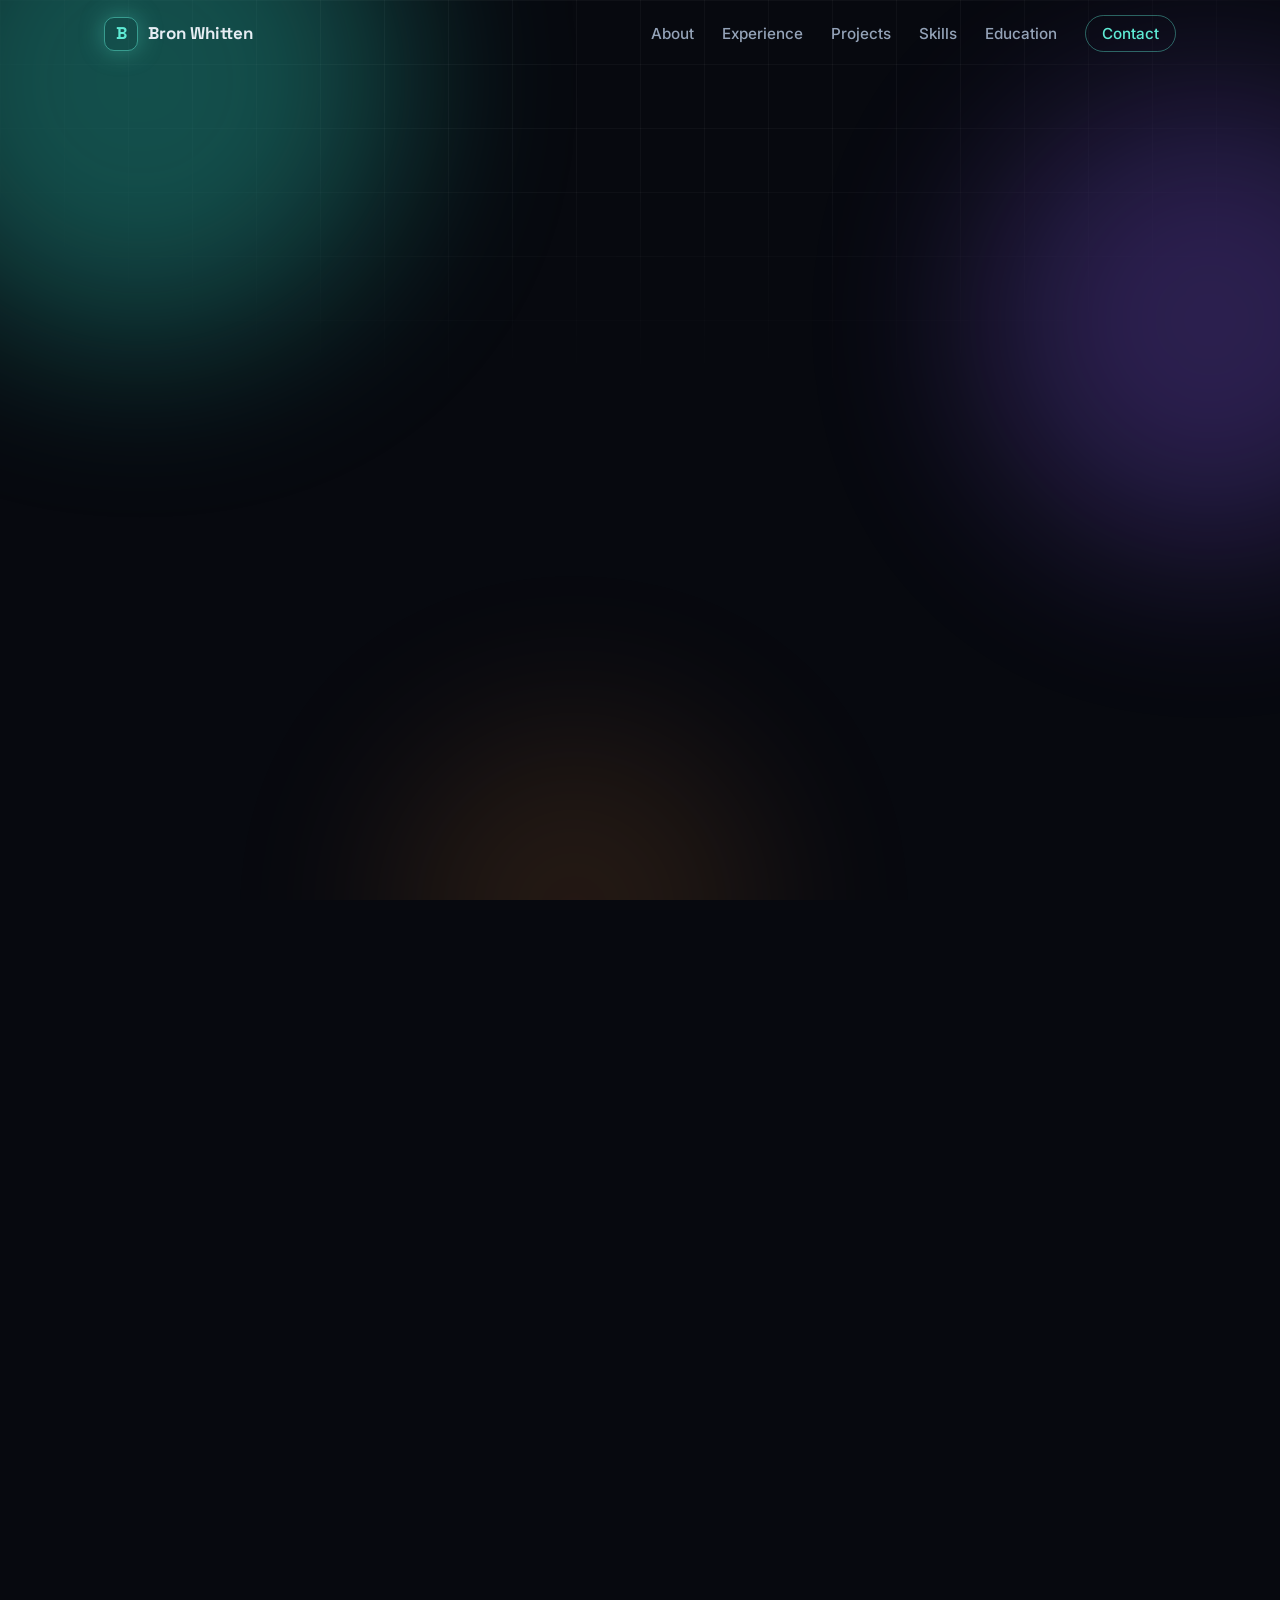
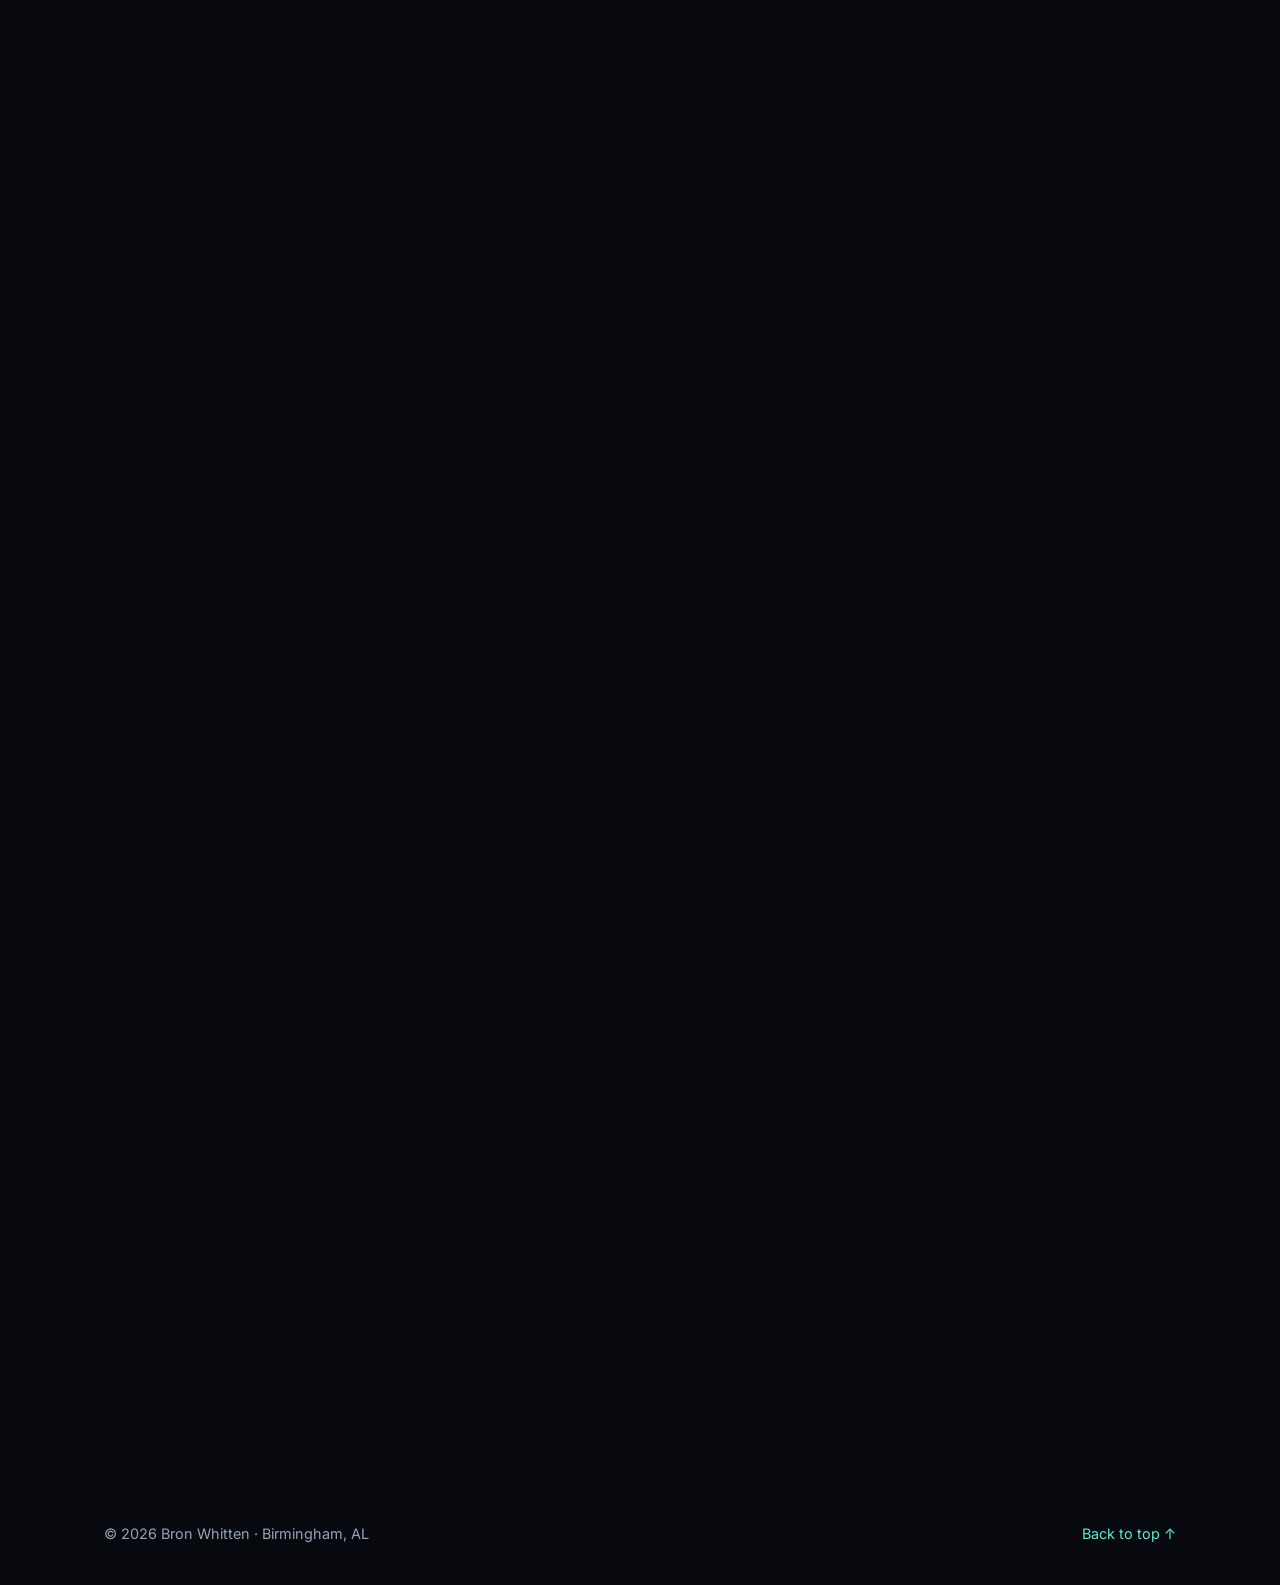
==== commit ad1ac135: "fix: make back to top links scroll to the top of the page" ====
--- a/index.html
+++ b/index.html
@@ -35,7 +35,7 @@
         <div class="bg__blob bg__blob--3"></div>
     </div>
 
-    <header class="nav" id="top">
+    <header class="nav">
         <div class="nav__inner container">
             <a class="nav__logo" href="#top">
                 <span class="nav__logo-mark" aria-hidden="true">B</span><span class="nav__logo-text">Bron Whitten</span>
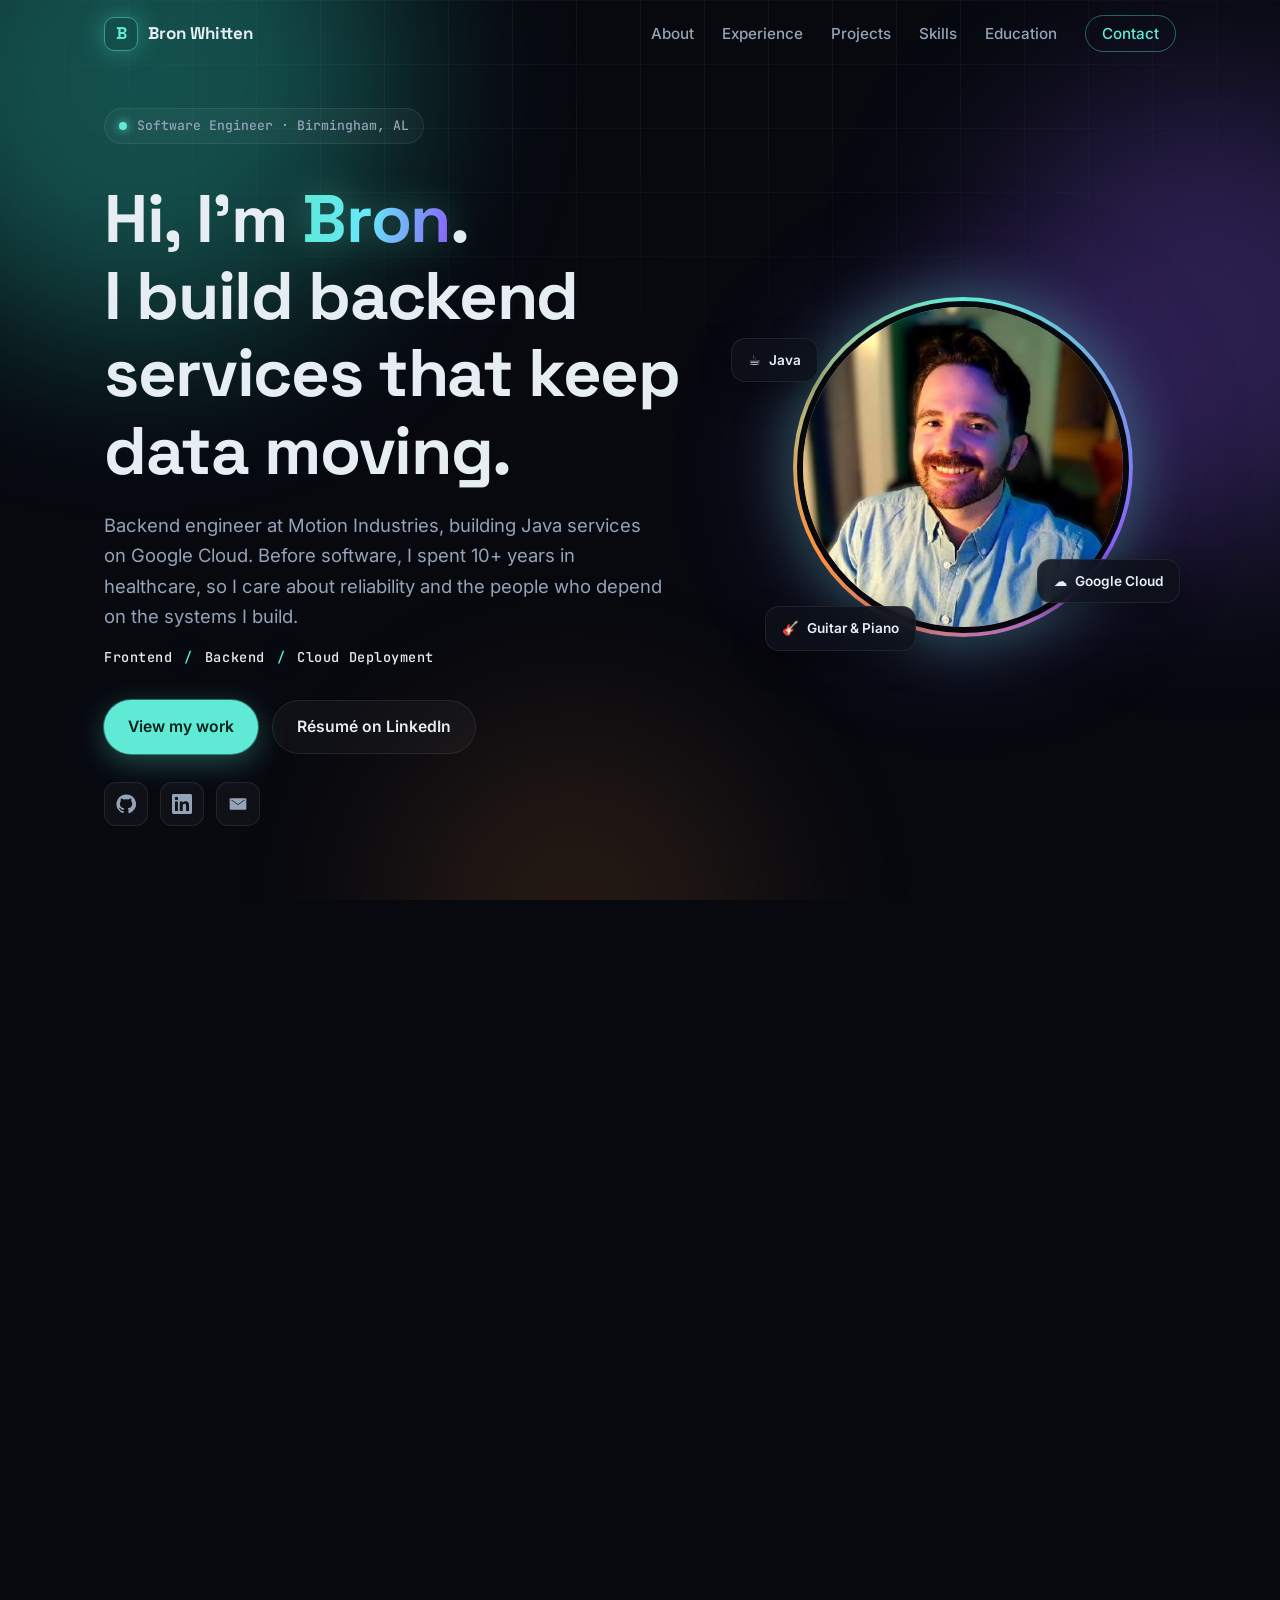
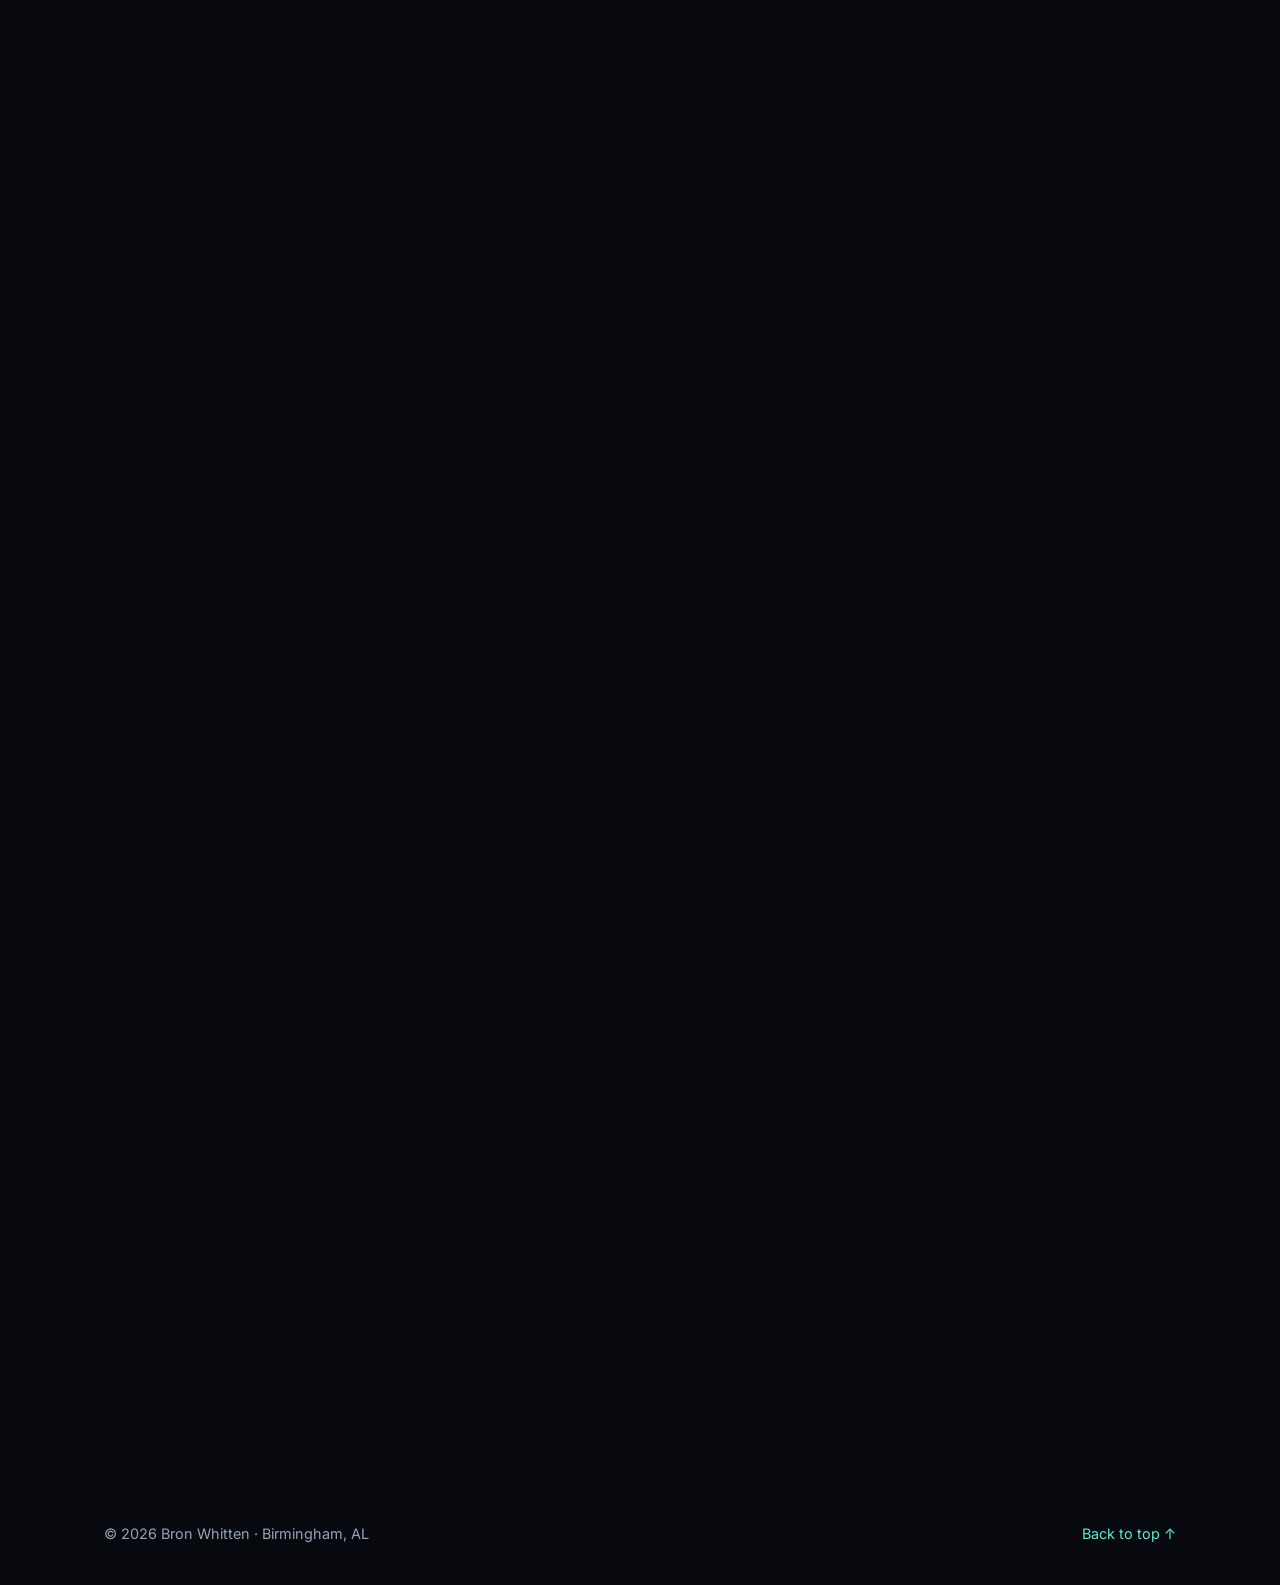
==== commit f77fe8ea: "fix: stop page resizing while scrolling on phones The spinning avatar and counter-spinning photo bri" ====
--- a/index.html
+++ b/index.html
@@ -22,7 +22,7 @@
 
     <link rel="preload" href="fonts/inter-latin.woff2" as="font" type="font/woff2" crossorigin>
     <link rel="preload" href="fonts/space-grotesk-latin.woff2" as="font" type="font/woff2" crossorigin>
-    <link rel="stylesheet" href="styles.css?v=9">
+    <link rel="stylesheet" href="styles.css?v=10">
 </head>
 <body>
     <a class="skip-link" href="#main">Skip to content</a>
--- a/styles.css
+++ b/styles.css
@@ -157,10 +157,16 @@
    ========================================================== */
 .bg {
     position: fixed;
-    inset: 0;
+    top: 0;
+    left: 0;
+    width: 100%;
+    /* Use the tallest viewport so the background doesn't resize when mobile toolbars move */
+    height: 100vh;
+    height: 100lvh;
     z-index: -1;
     overflow: hidden;
     pointer-events: none;
+    transform: translateZ(0);
 }
 
 .bg__grid {
@@ -552,22 +558,32 @@
 
 .avatar {
     position: relative;
+    isolation: isolate;
     width: min(340px, 70vw);
     aspect-ratio: 1;
     border-radius: 50%;
     padding: 4px;
+    box-shadow: 0 0 60px rgba(94, 234, 212, 0.35), 0 0 120px rgba(139, 92, 246, 0.25);
+}
+
+/* Only the gradient ring spins; spinning the photo too made phone pages briefly wider than the screen */
+.avatar::before {
+    content: "";
+    position: absolute;
+    inset: 0;
+    z-index: -1;
+    border-radius: 50%;
     background: conic-gradient(from 0deg, var(--accent), var(--violet), var(--accent-2), var(--accent));
     animation: spin 10s linear infinite;
-    box-shadow: 0 0 60px rgba(94, 234, 212, 0.35), 0 0 120px rgba(139, 92, 246, 0.25);
 }
 
 .avatar img {
+    display: block;
     width: 100%;
     height: 100%;
     object-fit: cover;
     border-radius: 50%;
     border: 6px solid var(--bg);
-    animation: spin 10s linear infinite reverse; /* keeps the photo upright */
 }
 
 @keyframes spin {
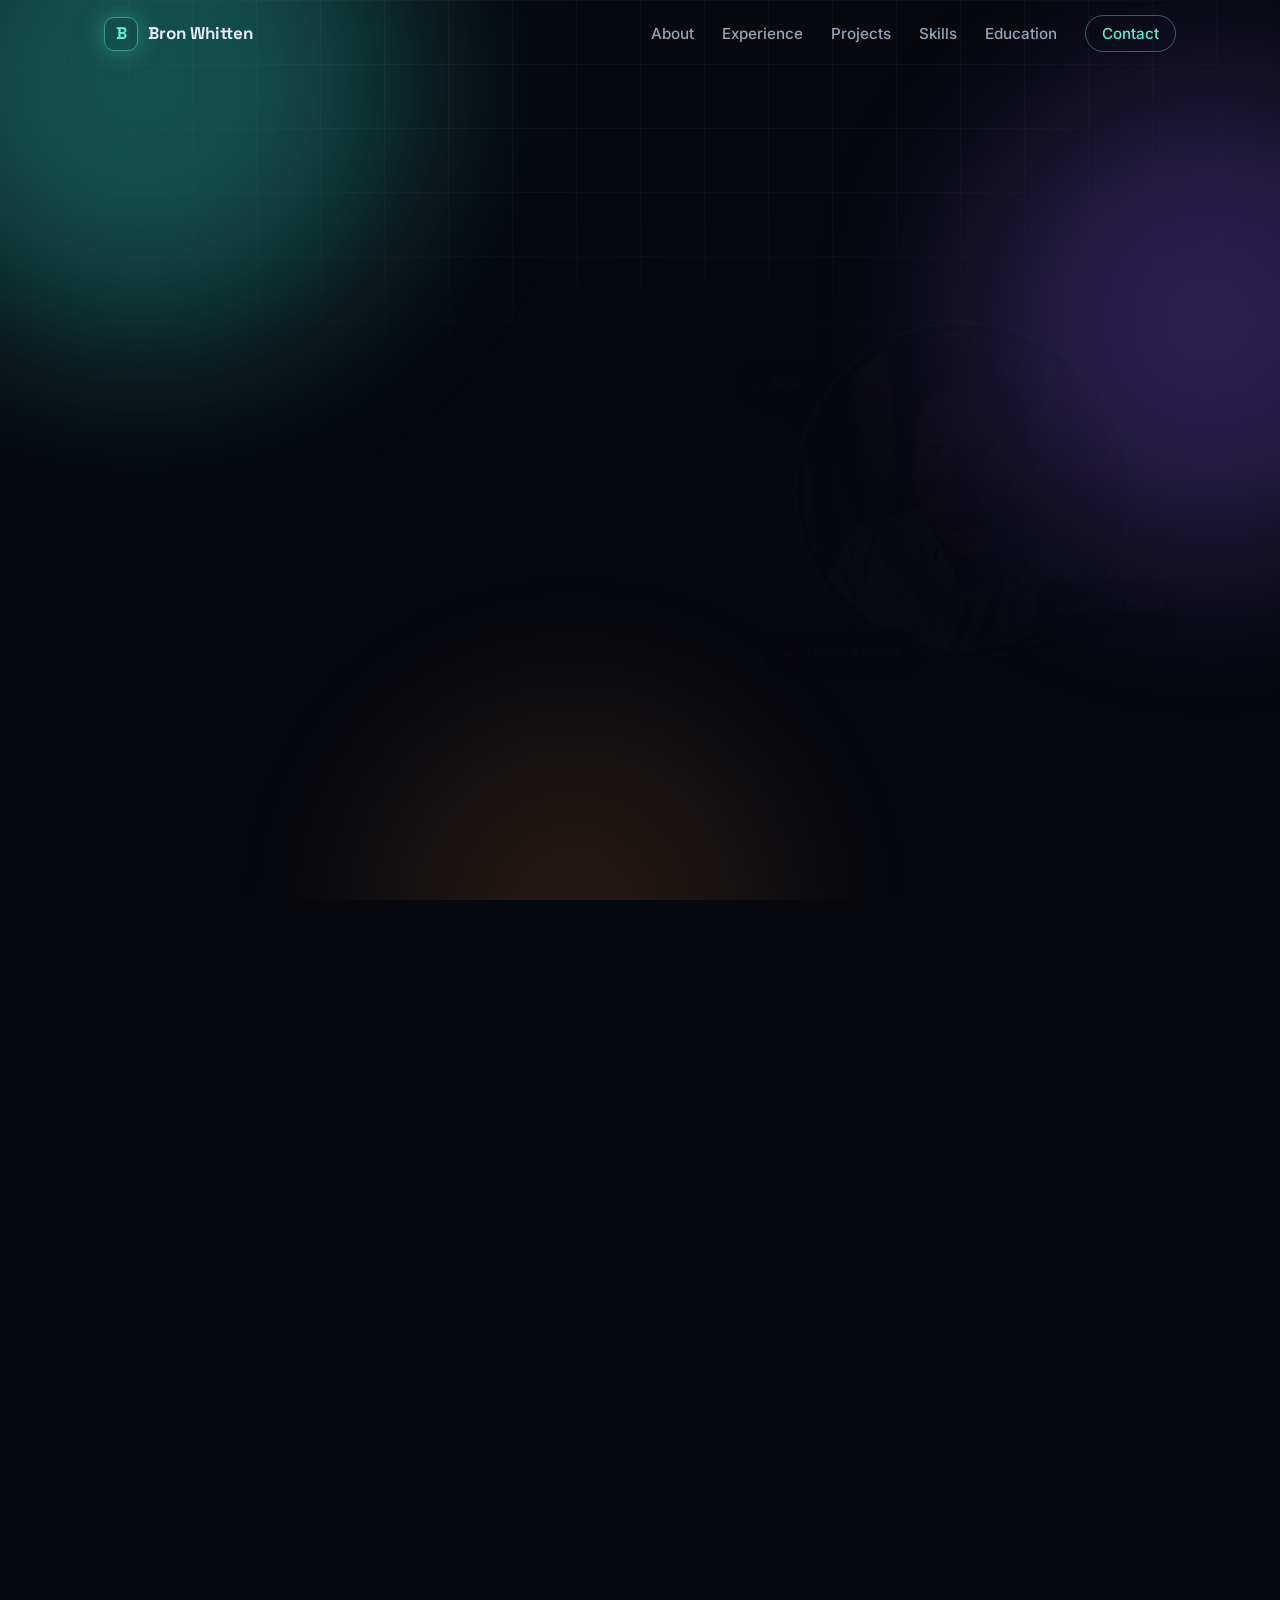
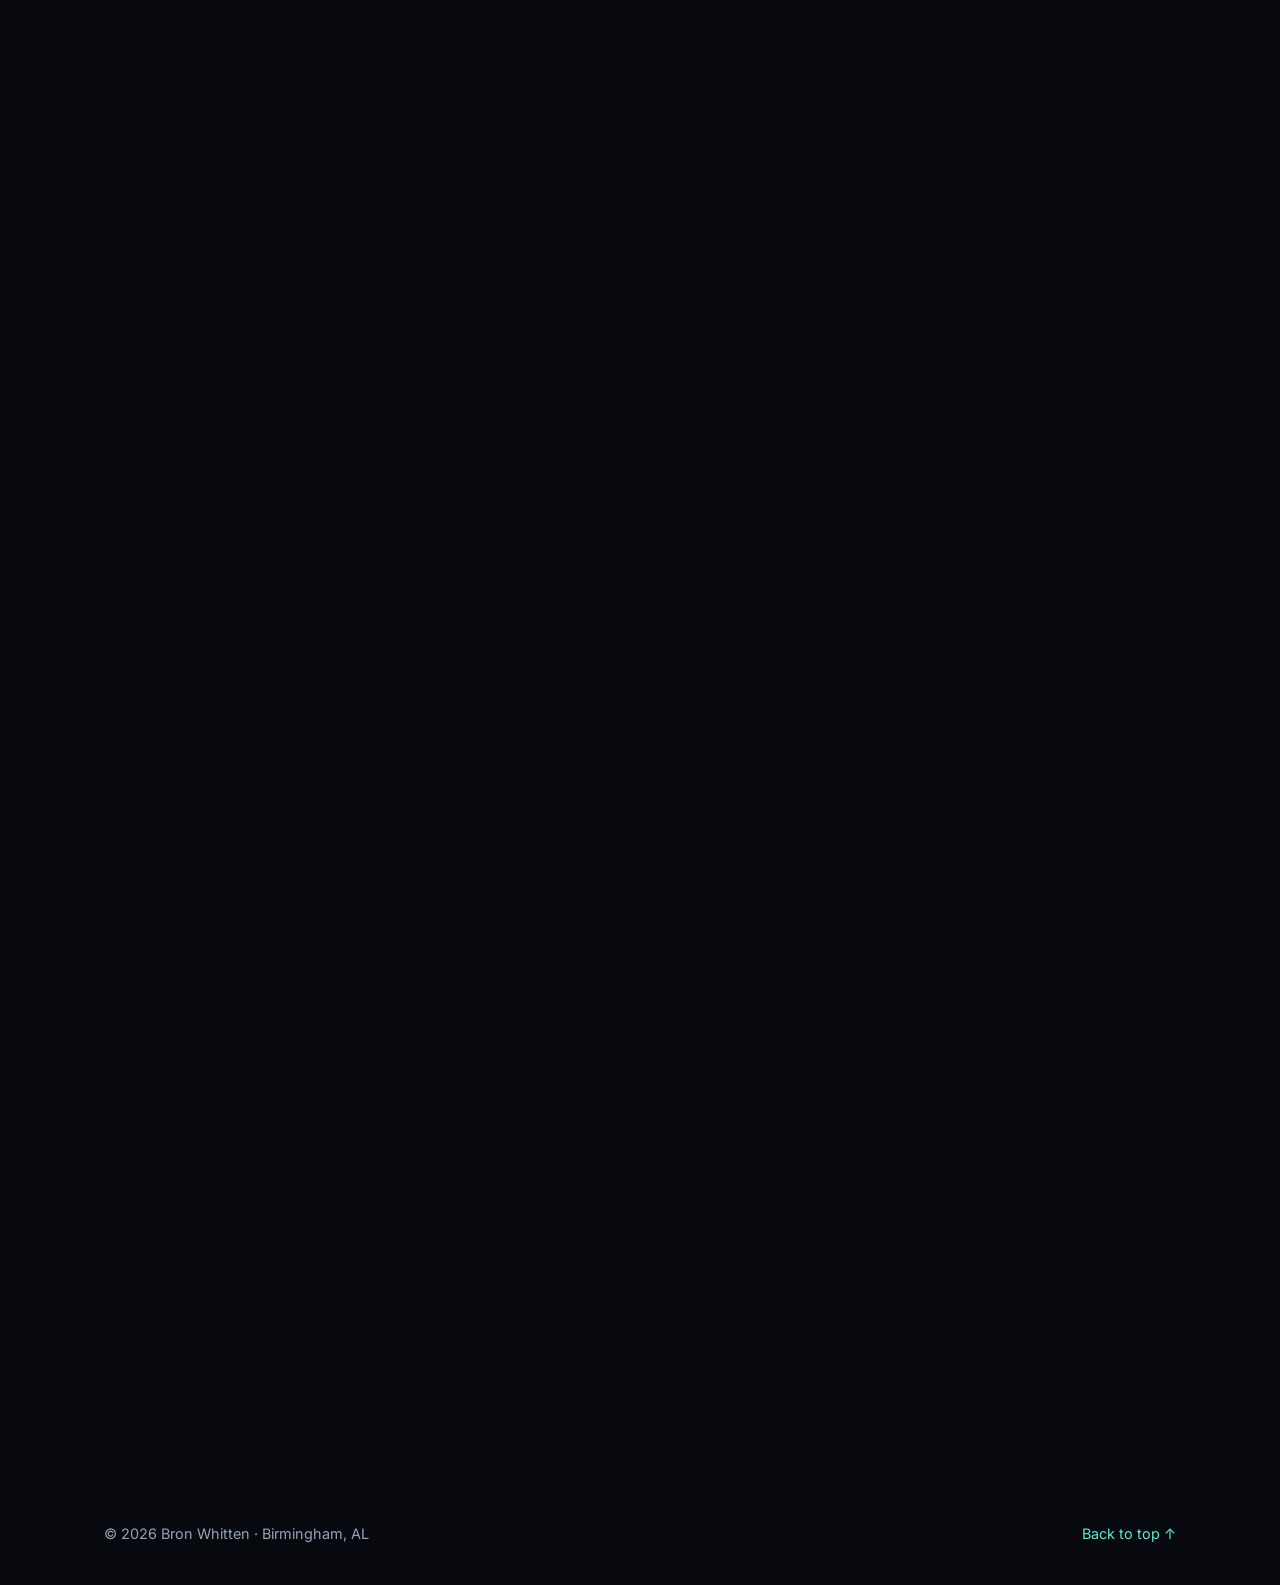
==== commit 20db89a3: "feat: add link preview card, icons, 404 page and sitemap" ====
--- a/index.html
+++ b/index.html
@@ -16,13 +16,20 @@
     <meta property="og:title" content="Bron Whitten | Software Engineer">
     <meta property="og:description" content="Backend software engineer building Java services on Google Cloud.">
     <meta property="og:url" content="https://bronsportfolio.com/">
-    <meta property="og:image" content="https://bronsportfolio.com/images/profile.png">
-
-    <link rel="icon" href="data:image/svg+xml,<svg xmlns='http://www.w3.org/2000/svg' viewBox='0 0 64 64'><rect width='64' height='64' rx='14' fill='%2307090f'/><text x='50%25' y='54%25' text-anchor='middle' dominant-baseline='middle' font-family='Arial' font-weight='700' font-size='38' fill='%235eead4'>B</text></svg>">
+    <meta property="og:site_name" content="Bron Whitten">
+    <meta property="og:image" content="https://bronsportfolio.com/images/og-card.jpg">
+    <meta property="og:image:width" content="1200">
+    <meta property="og:image:height" content="630">
+    <meta property="og:image:alt" content="Bron Whitten, Software Engineer: Frontend, Backend and Cloud Deployment">
+    <meta name="twitter:card" content="summary_large_image">
+
+    <link rel="icon" href="favicon.ico" sizes="32x32">
+    <link rel="apple-touch-icon" href="apple-touch-icon.png">
+    <link rel="icon" type="image/svg+xml" href="data:image/svg+xml,<svg xmlns='http://www.w3.org/2000/svg' viewBox='0 0 64 64'><rect width='64' height='64' rx='14' fill='%2307090f'/><text x='50%25' y='54%25' text-anchor='middle' dominant-baseline='middle' font-family='Arial' font-weight='700' font-size='38' fill='%235eead4'>B</text></svg>">
 
     <link rel="preload" href="fonts/inter-latin.woff2" as="font" type="font/woff2" crossorigin>
     <link rel="preload" href="fonts/space-grotesk-latin.woff2" as="font" type="font/woff2" crossorigin>
-    <link rel="stylesheet" href="styles.css?v=10">
+    <link rel="stylesheet" href="styles.css?v=11">
 </head>
 <body>
     <a class="skip-link" href="#main">Skip to content</a>
--- a/styles.css
+++ b/styles.css
@@ -1103,6 +1103,38 @@
 }
 
 /* ==========================================================
+   404 page
+   ========================================================== */
+.notfound {
+    min-height: 100vh;
+    min-height: 100svh;
+    display: flex;
+    flex-direction: column;
+    align-items: center;
+    justify-content: center;
+    text-align: center;
+}
+
+.notfound__code {
+    margin: 0;
+    font-family: var(--font-display);
+    font-size: clamp(5rem, 22vw, 9rem);
+    font-weight: 700;
+    line-height: 1;
+}
+
+.notfound__title {
+    margin: 16px 0 8px;
+    font-family: var(--font-display);
+    font-size: clamp(1.5rem, 5vw, 2.2rem);
+}
+
+.notfound__text {
+    margin: 0 0 28px;
+    color: var(--muted);
+}
+
+/* ==========================================================
    Responsive
    ========================================================== */
 @media (max-width: 900px) {
@@ -1135,8 +1167,11 @@
 }
 
 @media (max-width: 760px) {
+    /* Push the menu button to the right edge; the trim lines its bars up with the page gutter */
     .nav__toggle {
         display: block;
+        margin-left: auto;
+        margin-right: -10px;
     }
 
     .nav__links {
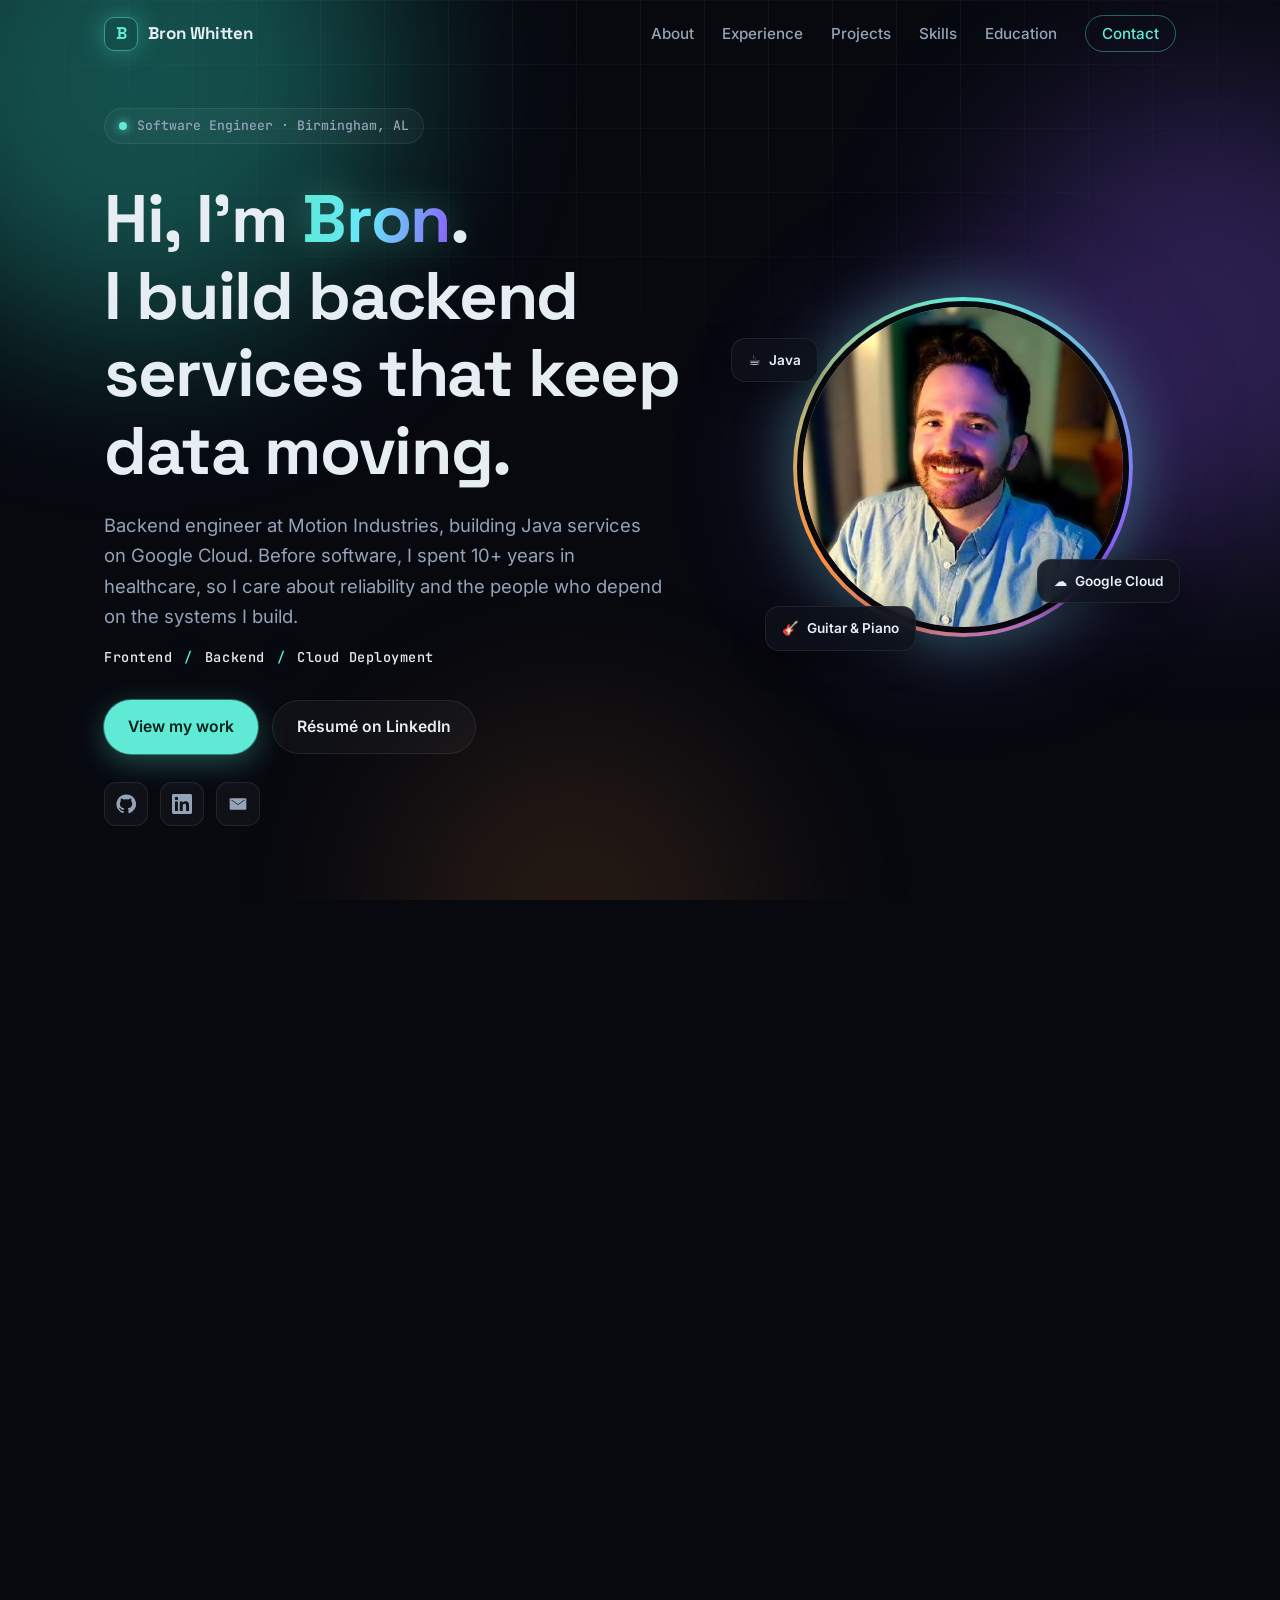
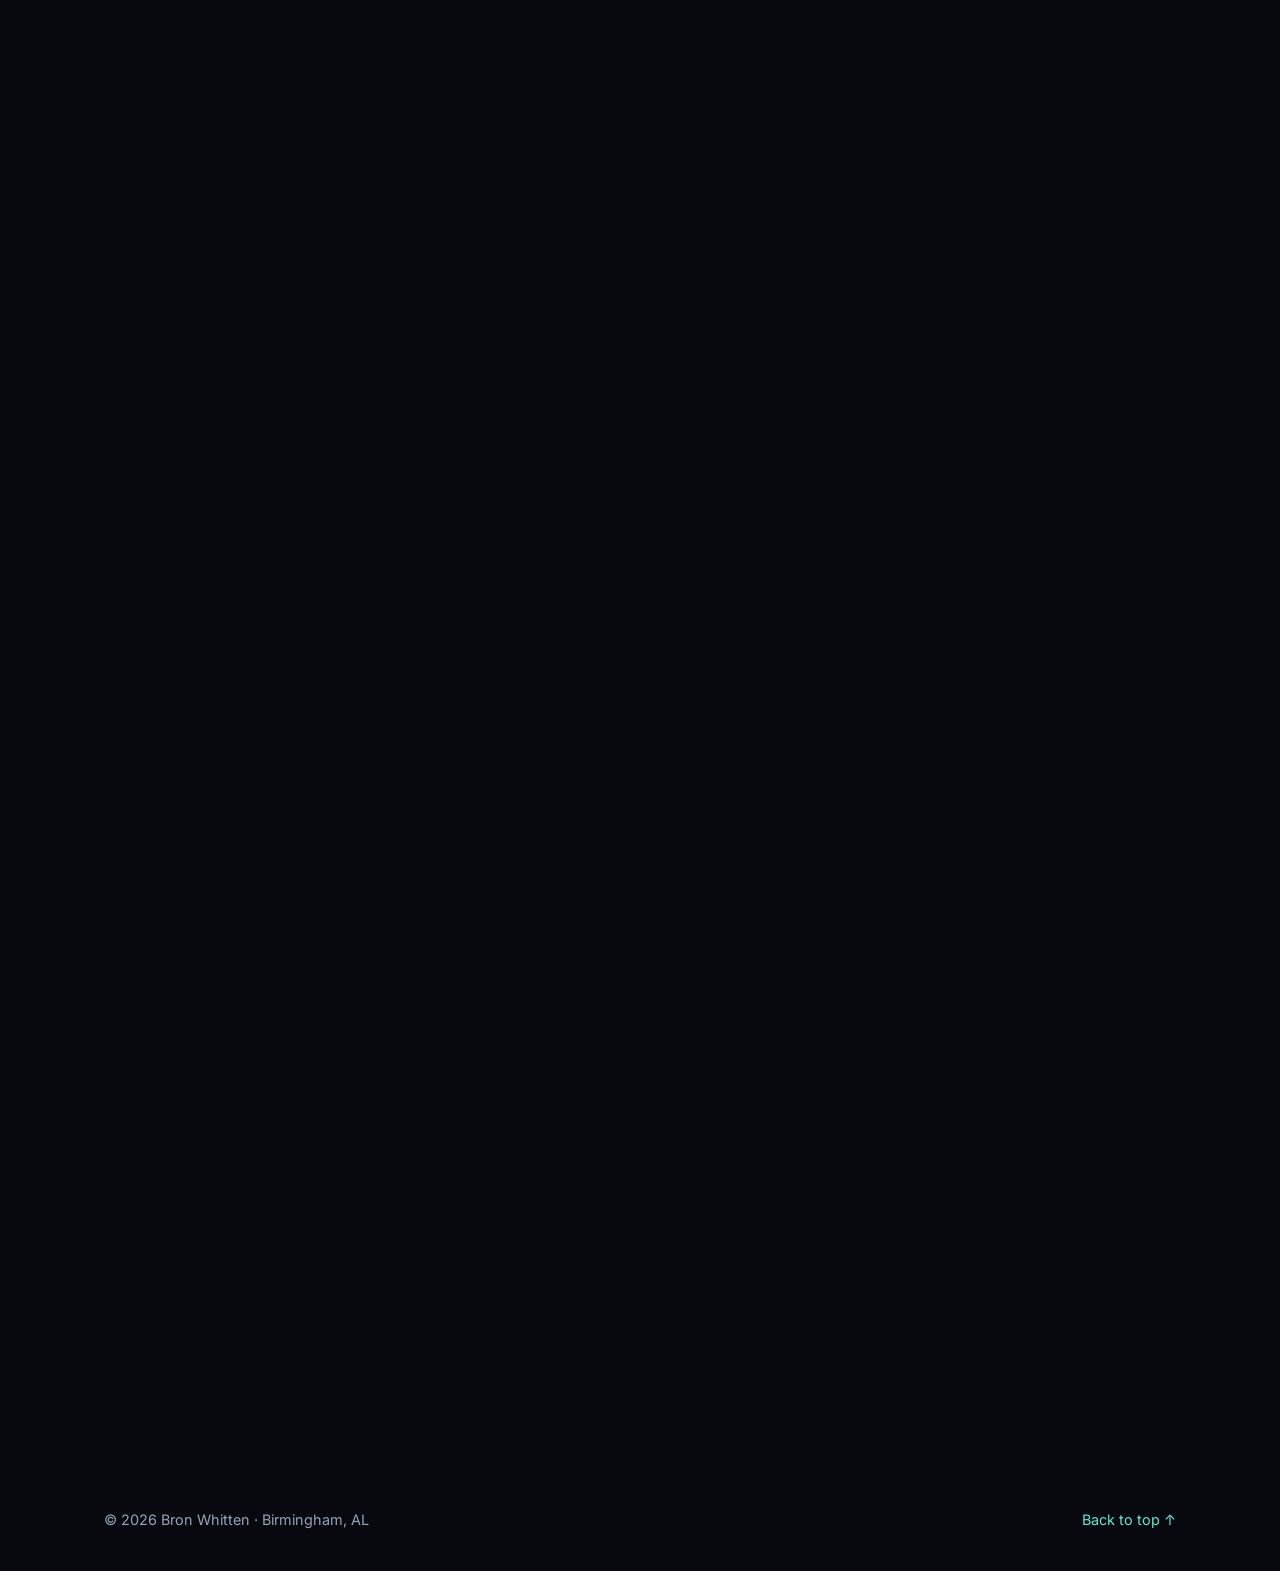
==== commit 249ea3e2: "fix: move contact heading above its card" ====
--- a/index.html
+++ b/index.html
@@ -29,7 +29,7 @@
 
     <link rel="preload" href="fonts/inter-latin.woff2" as="font" type="font/woff2" crossorigin>
     <link rel="preload" href="fonts/space-grotesk-latin.woff2" as="font" type="font/woff2" crossorigin>
-    <link rel="stylesheet" href="styles.css?v=11">
+    <link rel="stylesheet" href="styles.css?v=12">
 </head>
 <body>
     <a class="skip-link" href="#main">Skip to content</a>
@@ -398,9 +398,11 @@
 
         <!-- Contact -->
         <section id="contact" class="section container">
-            <div class="card contact reveal">
+            <div class="section__head reveal">
                 <p class="section__kicker">06 · Contact</p>
                 <h2>Let's connect</h2>
+            </div>
+            <div class="card contact reveal">
                 <p>Thanks for visiting! The best way to reach me is email or LinkedIn.</p>
                 <p class="contact__email"><a class="js-email js-email-text" href="#contact">bronwhitten [at] gmail [dot] com</a></p>
                 <div class="hero__actions">
--- a/styles.css
+++ b/styles.css
@@ -1046,7 +1046,7 @@
 /* Contact */
 .contact {
     text-align: center;
-    padding: 64px 28px;
+    padding: 48px 28px;
     background:
         radial-gradient(circle at 50% 0%, rgba(94, 234, 212, 0.15), transparent 60%),
         var(--surface);
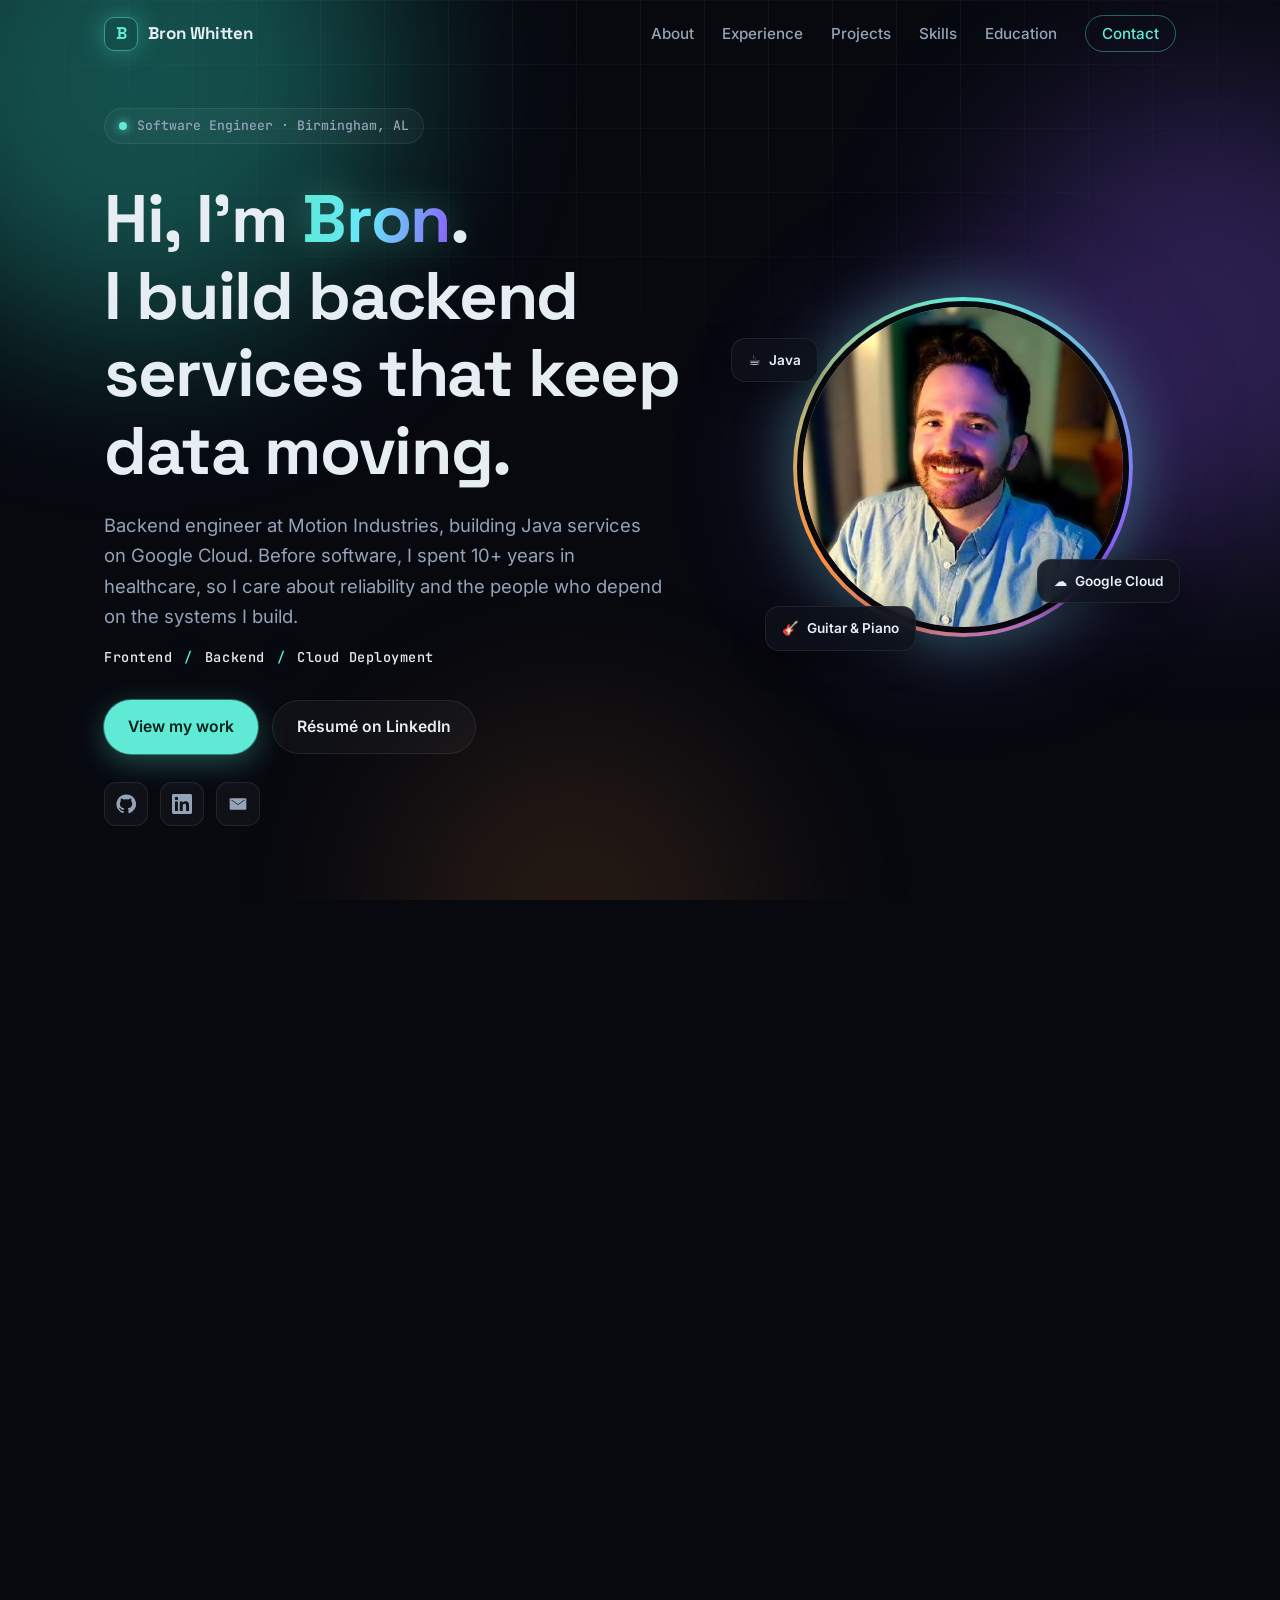
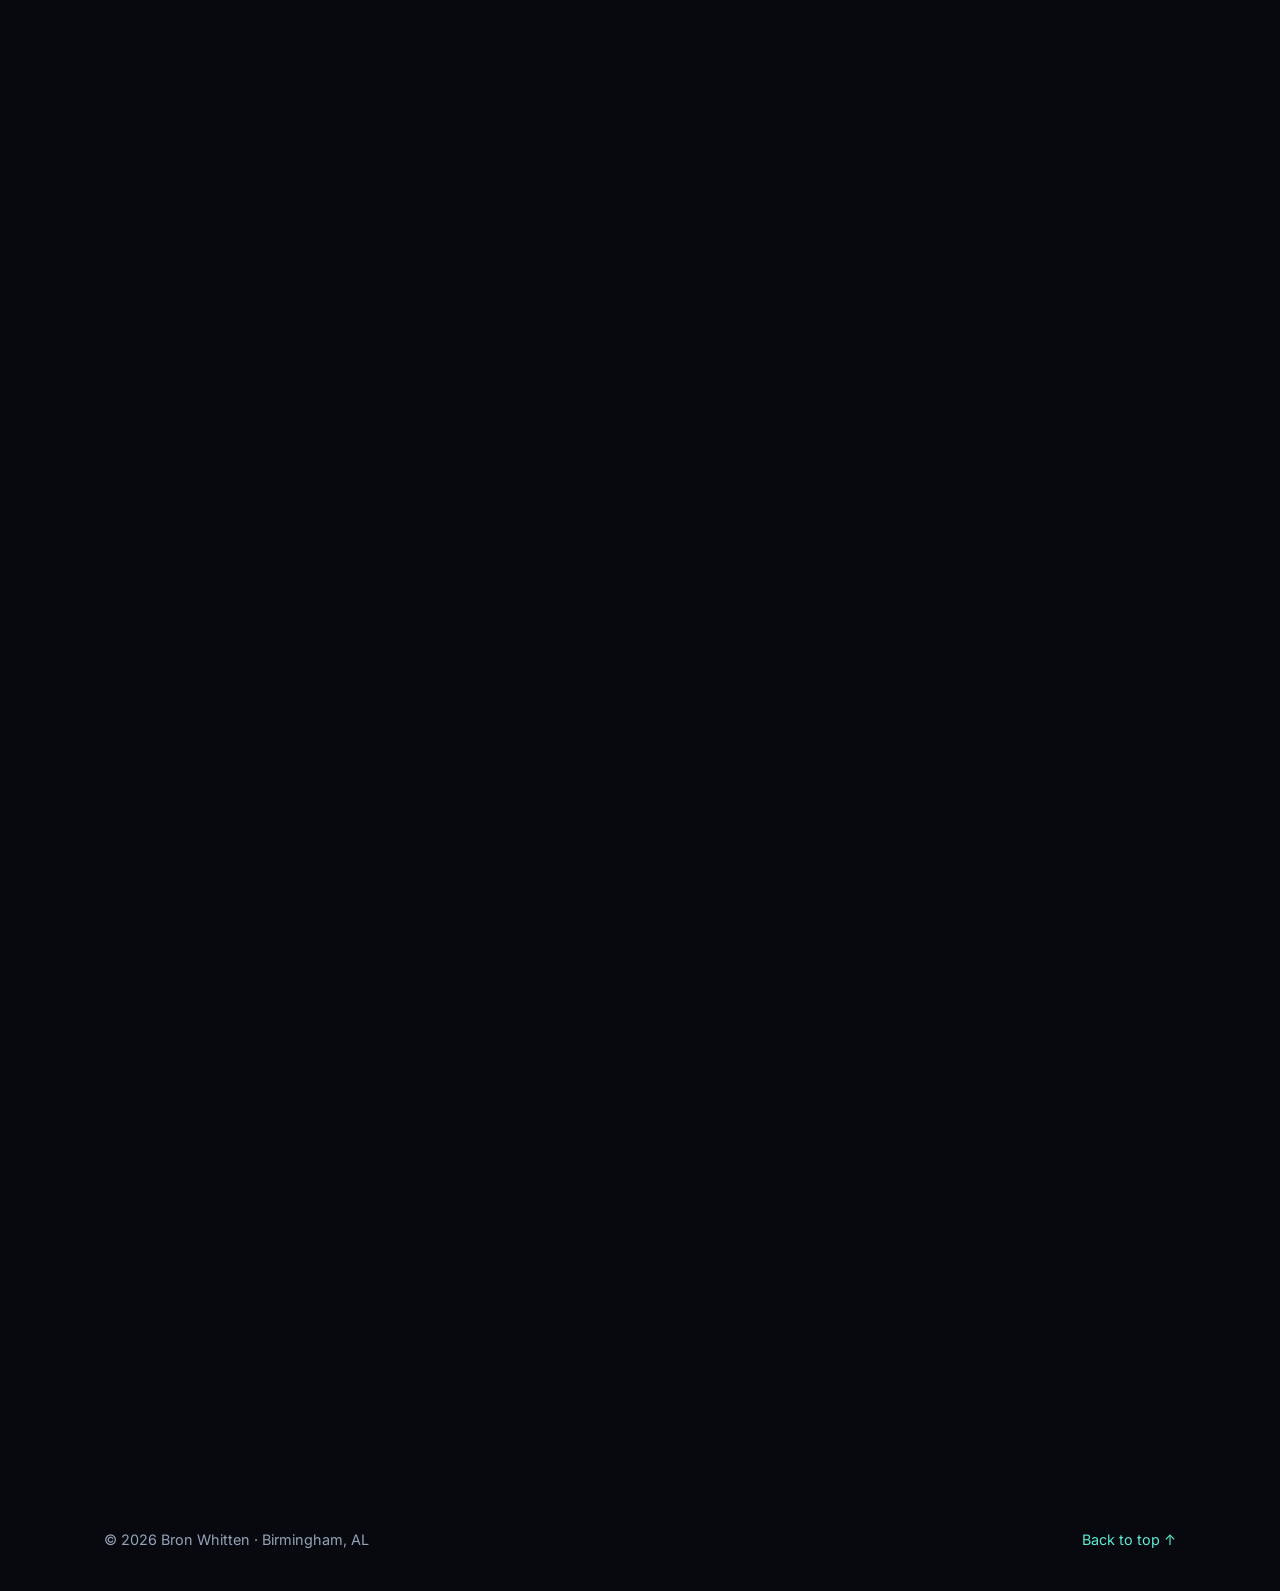
==== commit 35427dd6: "fix: move contact heading back inside its card" ====
--- a/index.html
+++ b/index.html
@@ -29,7 +29,7 @@
 
     <link rel="preload" href="fonts/inter-latin.woff2" as="font" type="font/woff2" crossorigin>
     <link rel="preload" href="fonts/space-grotesk-latin.woff2" as="font" type="font/woff2" crossorigin>
-    <link rel="stylesheet" href="styles.css?v=12">
+    <link rel="stylesheet" href="styles.css?v=13">
 </head>
 <body>
     <a class="skip-link" href="#main">Skip to content</a>
@@ -398,11 +398,11 @@
 
         <!-- Contact -->
         <section id="contact" class="section container">
-            <div class="section__head reveal">
+            <div class="section__head section__head--kicker reveal">
                 <p class="section__kicker">06 · Contact</p>
+            </div>
+            <div class="card contact reveal">
                 <h2>Let's connect</h2>
-            </div>
-            <div class="card contact reveal">
                 <p>Thanks for visiting! The best way to reach me is email or LinkedIn.</p>
                 <p class="contact__email"><a class="js-email js-email-text" href="#contact">bronwhitten [at] gmail [dot] com</a></p>
                 <div class="hero__actions">
--- a/styles.css
+++ b/styles.css
@@ -1044,9 +1044,14 @@
 }
 
 /* Contact */
+/* Contact shows only the kicker above its card, so it sits closer */
+.section__head--kicker {
+    margin-bottom: 16px;
+}
+
 .contact {
     text-align: center;
-    padding: 48px 28px;
+    padding: 64px 28px;
     background:
         radial-gradient(circle at 50% 0%, rgba(94, 234, 212, 0.15), transparent 60%),
         var(--surface);
@@ -1213,8 +1218,21 @@
 }
 
 @media (max-width: 520px) {
+    /* Only the sides: a "padding" shorthand here also wiped the footer's and sections' top/bottom spacing */
     .container {
-        padding: 0 16px;
+        padding-left: 16px;
+        padding-right: 16px;
+    }
+
+    /* Keep the tighter phone rhythm between the hero and sections */
+    .hero {
+        padding-top: 0;
+        padding-bottom: 0;
+    }
+
+    .section {
+        padding-top: 72px;
+        padding-bottom: 0;
     }
 
     .card {
@@ -1236,10 +1254,6 @@
 
     .job__head {
         flex-direction: column;
-    }
-
-    .section {
-        padding-top: 72px;
     }
 }
 
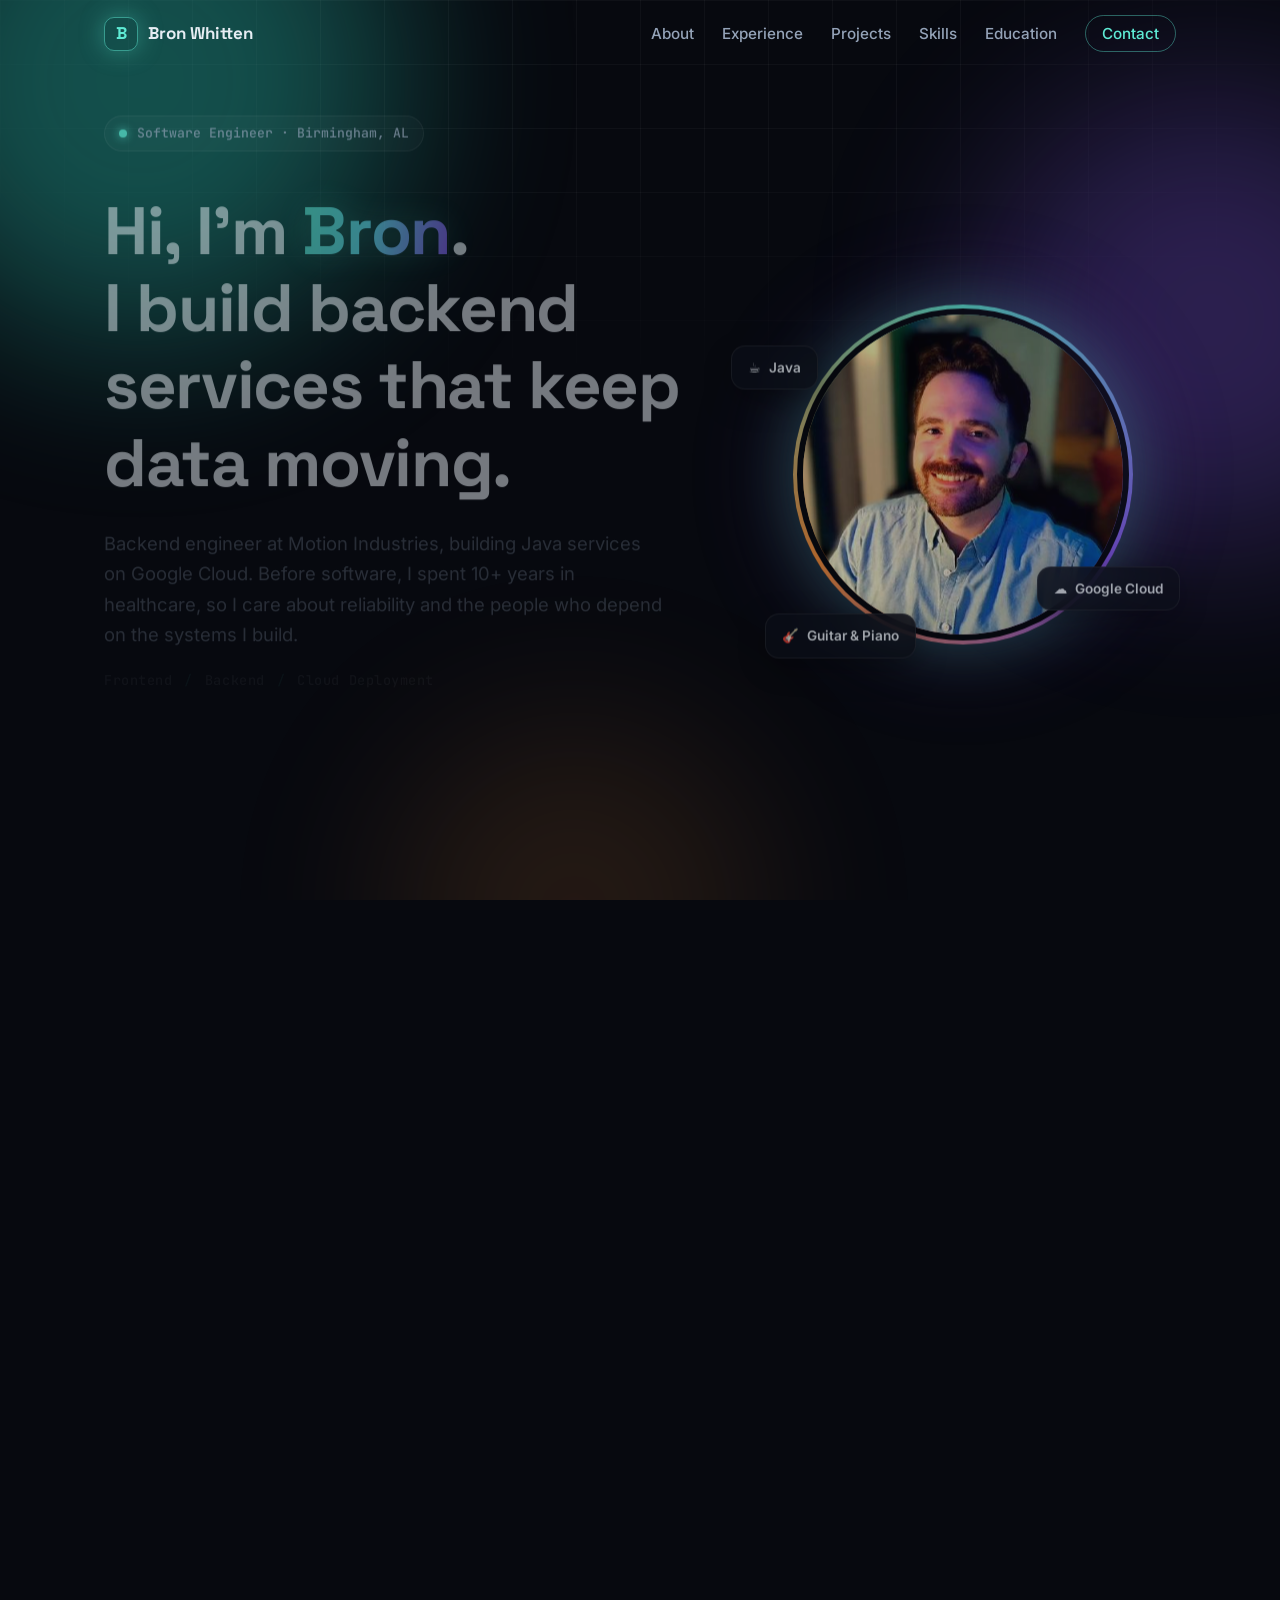
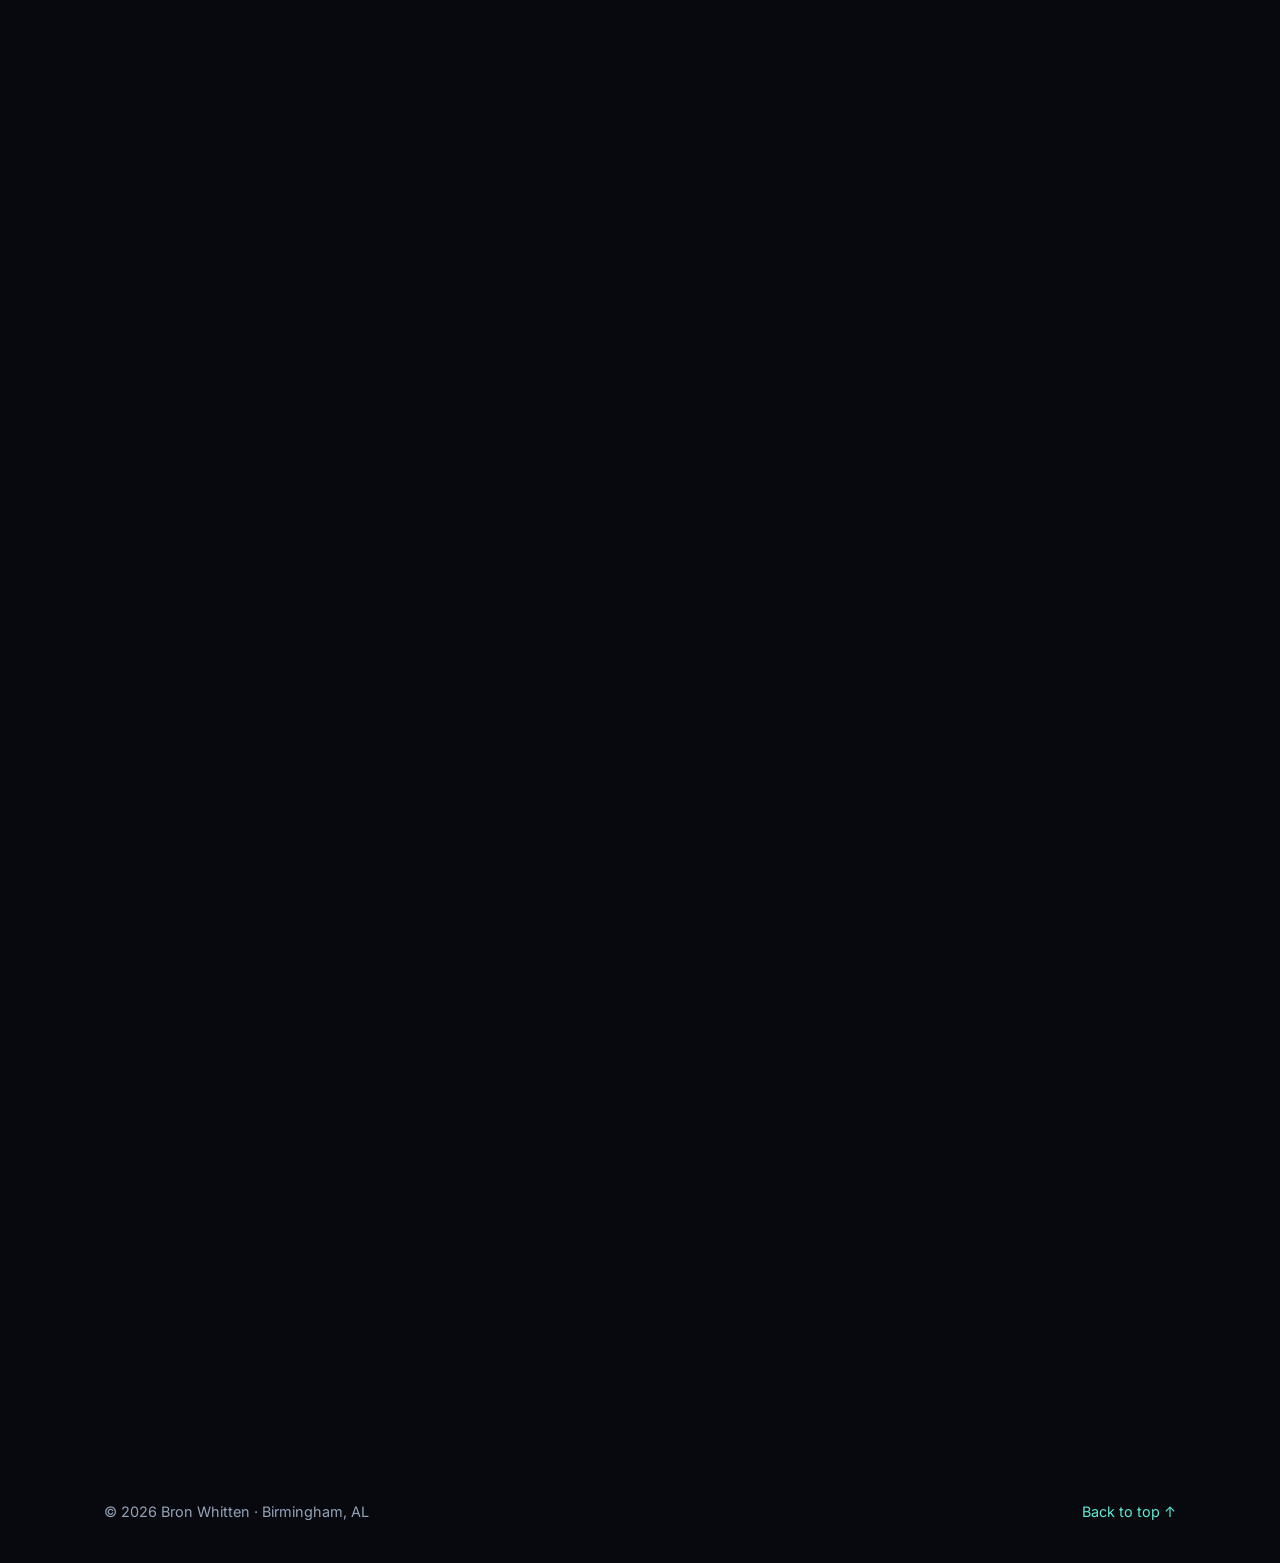
==== commit aed22f3d: "docs: rename Todolu project to Overwith" ====
--- a/index.html
+++ b/index.html
@@ -243,18 +243,18 @@
             <div class="projects">
                 <article class="card project project--featured reveal">
                     <div class="project__media project__media--phone">
-                        <img src="images/projects/todolu.png" alt="Todolu's Today screen showing a task list" width="540" height="1200" loading="lazy">
+                        <img src="images/projects/overwith.png" alt="Overwith's Today screen showing a task list" width="540" height="1200" loading="lazy">
                     </div>
                     <div class="project__body">
                         <p class="project__label">Mobile app · In development</p>
-                        <h3>Todolu</h3>
+                        <h3>Overwith</h3>
                         <p>
                             A Flutter task manager for Android and iOS for planning today and the week ahead.
                             Tasks can be due on a set day or "sometime this week," repeat, and send reminders.
-                            Everything is stored on the device. (Formerly TaskApp.)
+                            Everything is stored on the device.
                         </p>
                         <ul class="tags"><li>Flutter</li><li>Dart</li><li>Android</li><li>iOS</li></ul>
-                        <a class="link-arrow" href="https://github.com/Bron222/TaskApp-showcase" target="_blank" rel="noopener">View showcase <span aria-hidden="true">→</span></a>
+                        <a class="link-arrow" href="https://github.com/Bron222/Overwith-showcase" target="_blank" rel="noopener">View showcase <span aria-hidden="true">→</span></a>
                     </div>
                 </article>
 
--- a/styles.css
+++ b/styles.css
@@ -880,7 +880,7 @@
     transform: scale(1.04);
 }
 
-/* Phone-style frame for the Todolu screenshot */
+/* Phone-style frame for the Overwith screenshot */
 .project__media--phone {
     display: grid;
     place-items: center;
